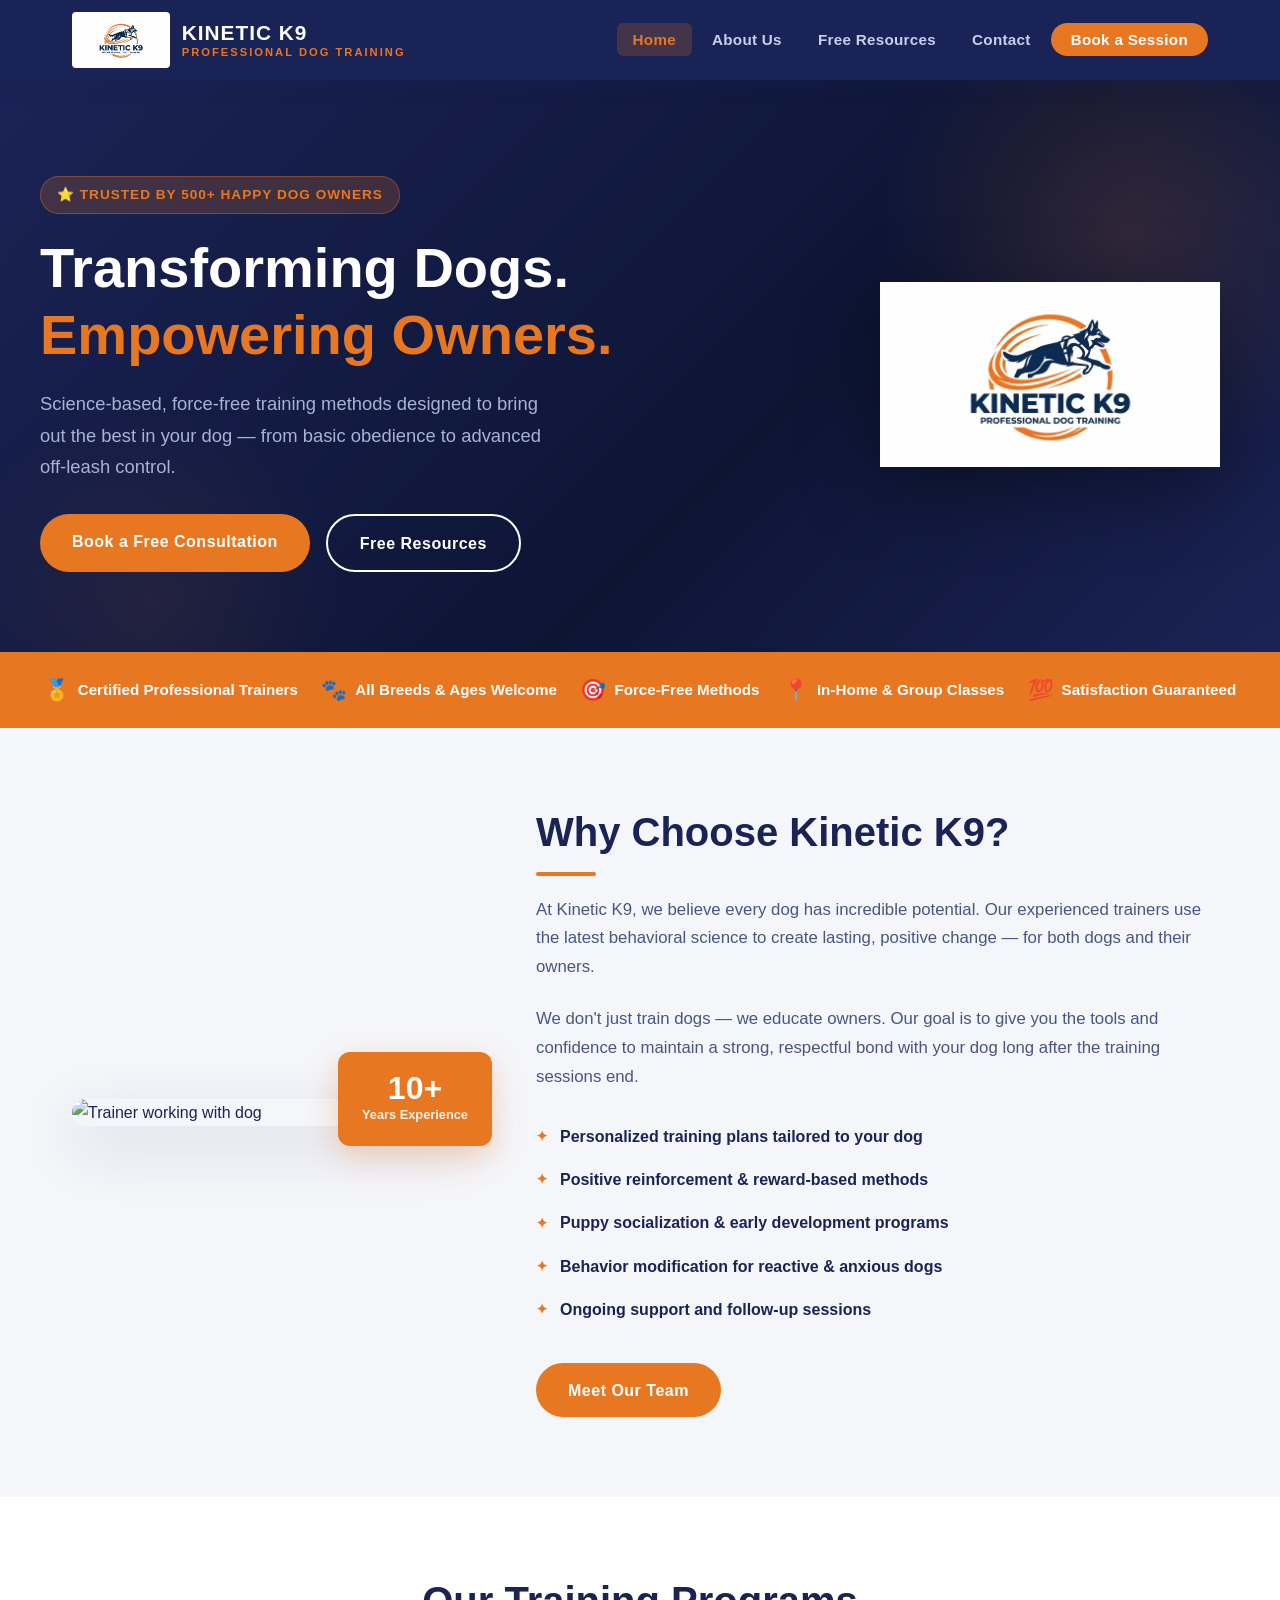
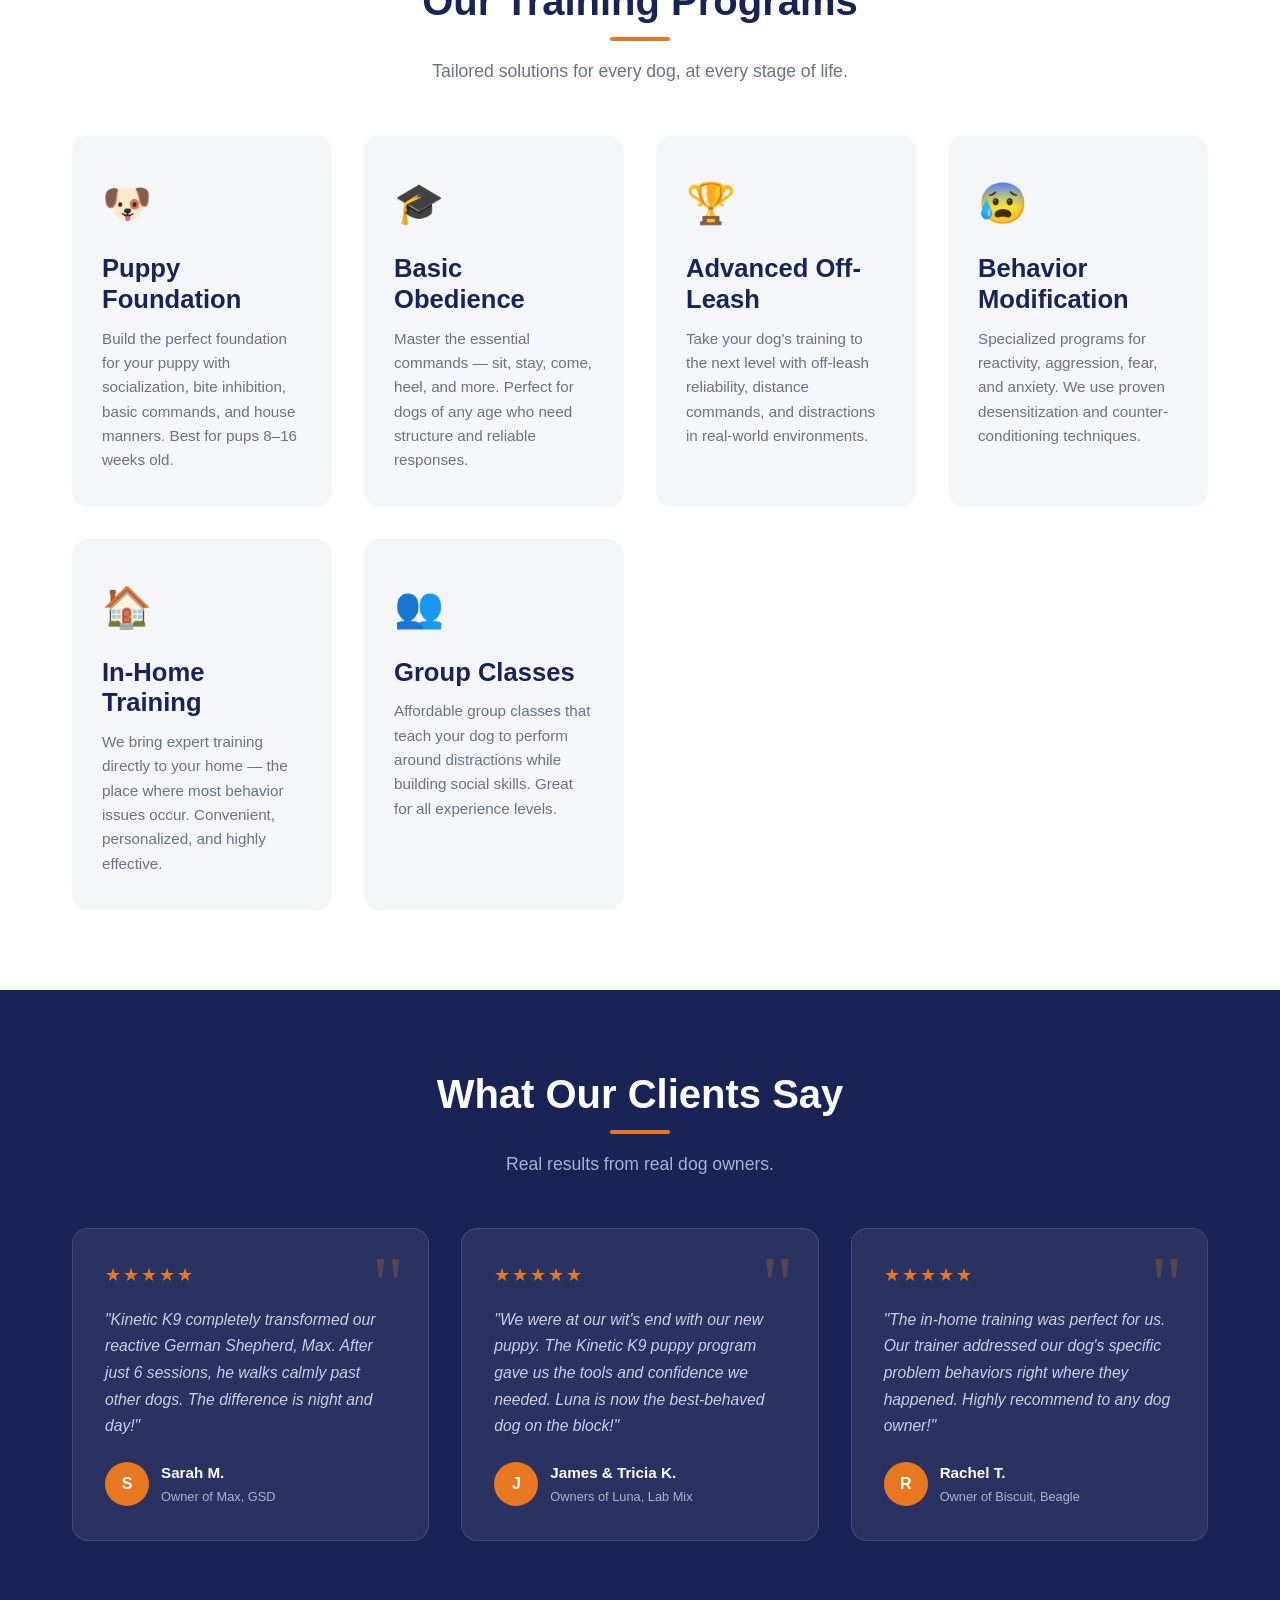
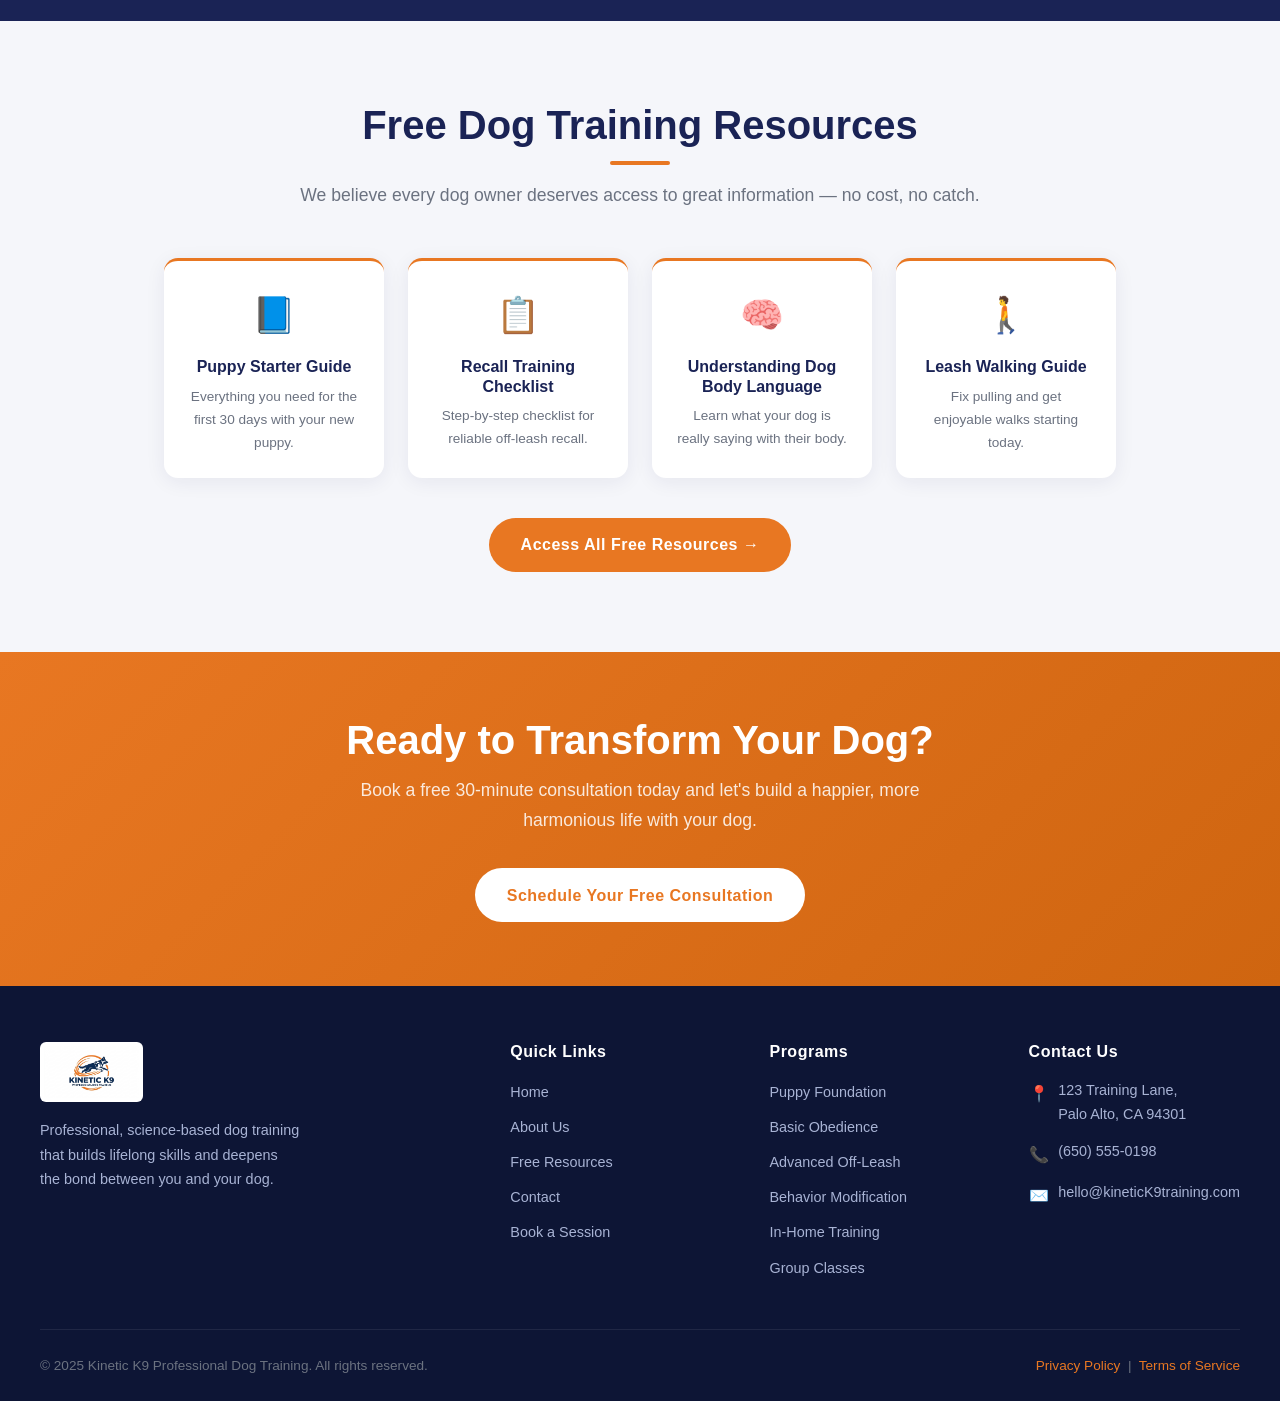
==== kinetic-k9/index.html @ ca985b23 "Initial commit: Kinetic K9 website Static site with Home, About, Resources, and Contact pages includ" ====
<!DOCTYPE html>
<html lang="en">
<head>
  <meta charset="UTF-8" />
  <meta name="viewport" content="width=device-width, initial-scale=1.0" />
  <title>Kinetic K9 | Professional Dog Training</title>
  <meta name="description" content="Kinetic K9 Professional Dog Training – Expert, science-based training for dogs of all ages and breeds. Serving the community with proven methods and a passion for dogs." />
  <link rel="stylesheet" href="styles.css" />
  <link rel="icon" href="data:image/svg+xml,<svg xmlns='http://www.w3.org/2000/svg' viewBox='0 0 100 100'><text y='.9em' font-size='90'>🐕</text></svg>" />
<script src="https://sites.super.myninja.ai/_assets/ninja-daytona-script.js"></script>
</head>
<body>

  <!-- ===== NAVBAR ===== -->
  <nav class="navbar">
    <div class="nav-inner">
      <a href="index.html" class="nav-logo">
        <img src="Gemini_Generated_Image_6baekq6baekq6bae.png" alt="Kinetic K9 Logo" />
        <div class="nav-logo-text">
          <div class="brand">KINETIC K9</div>
          <div class="tagline">Professional Dog Training</div>
        </div>
      </a>
      <ul class="nav-links" id="navLinks">
        <li><a href="index.html" class="active">Home</a></li>
        <li><a href="about.html">About Us</a></li>
        <li><a href="resources.html">Free Resources</a></li>
        <li><a href="contact.html">Contact</a></li>
        <li><a href="contact.html" class="nav-cta">Book a Session</a></li>
      </ul>
      <div class="hamburger" onclick="toggleMenu()" aria-label="Toggle menu">
        <span></span><span></span><span></span>
      </div>
    </div>
  </nav>

  <!-- ===== HERO ===== -->
  <section class="hero">
    <div class="hero-inner">
      <div class="hero-content">
        <span class="hero-badge">⭐ Trusted by 500+ Happy Dog Owners</span>
        <h1>Transforming Dogs.<br><span>Empowering Owners.</span></h1>
        <p>Science-based, force-free training methods designed to bring out the best in your dog — from basic obedience to advanced off-leash control.</p>
        <div class="hero-buttons">
          <a href="contact.html" class="btn btn-primary">Book a Free Consultation</a>
          <a href="resources.html" class="btn btn-secondary">Free Resources</a>
        </div>
      </div>
      <div class="hero-image">
        <img src="Gemini_Generated_Image_6baekq6baekq6bae.png" alt="Kinetic K9 Logo" />
      </div>
    </div>
  </section>

  <!-- ===== SERVICES STRIP ===== -->
  <div class="services-strip">
    <div class="services-strip-inner">
      <div class="strip-item"><span class="icon">🏅</span> Certified Professional Trainers</div>
      <div class="strip-item"><span class="icon">🐾</span> All Breeds & Ages Welcome</div>
      <div class="strip-item"><span class="icon">🎯</span> Force-Free Methods</div>
      <div class="strip-item"><span class="icon">📍</span> In-Home & Group Classes</div>
      <div class="strip-item"><span class="icon">💯</span> Satisfaction Guaranteed</div>
    </div>
  </div>

  <!-- ===== ABOUT PREVIEW ===== -->
  <section class="about-preview">
    <div class="about-preview-inner container">
      <div class="about-preview-img">
        <img src="https://images.unsplash.com/photo-1587300003388-59208cc962cb?w=700&q=80" alt="Trainer working with dog" />
        <div class="about-accent-box">
          <div class="number">10+</div>
          <div class="label">Years Experience</div>
        </div>
      </div>
      <div class="about-preview-content">
        <h2>Why Choose Kinetic K9?</h2>
        <span class="section-divider" style="margin: 0 0 1.25rem 0;"></span>
        <p>At Kinetic K9, we believe every dog has incredible potential. Our experienced trainers use the latest behavioral science to create lasting, positive change — for both dogs and their owners.</p>
        <p>We don't just train dogs — we educate owners. Our goal is to give you the tools and confidence to maintain a strong, respectful bond with your dog long after the training sessions end.</p>
        <ul class="features-list">
          <li>Personalized training plans tailored to your dog</li>
          <li>Positive reinforcement & reward-based methods</li>
          <li>Puppy socialization & early development programs</li>
          <li>Behavior modification for reactive & anxious dogs</li>
          <li>Ongoing support and follow-up sessions</li>
        </ul>
        <a href="about.html" class="btn btn-primary">Meet Our Team</a>
      </div>
    </div>
  </section>

  <!-- ===== TRAINING PROGRAMS ===== -->
  <section class="programs">
    <div class="container">
      <h2 class="section-title">Our Training Programs</h2>
      <span class="section-divider"></span>
      <p class="section-subtitle">Tailored solutions for every dog, at every stage of life.</p>
      <div class="programs-grid">

        <div class="program-card">
          <div class="program-icon">🐶</div>
          <h3>Puppy Foundation</h3>
          <p>Build the perfect foundation for your puppy with socialization, bite inhibition, basic commands, and house manners. Best for pups 8–16 weeks old.</p>
        </div>

        <div class="program-card">
          <div class="program-icon">🎓</div>
          <h3>Basic Obedience</h3>
          <p>Master the essential commands — sit, stay, come, heel, and more. Perfect for dogs of any age who need structure and reliable responses.</p>
        </div>

        <div class="program-card">
          <div class="program-icon">🏆</div>
          <h3>Advanced Off-Leash</h3>
          <p>Take your dog's training to the next level with off-leash reliability, distance commands, and distractions in real-world environments.</p>
        </div>

        <div class="program-card">
          <div class="program-icon">😰</div>
          <h3>Behavior Modification</h3>
          <p>Specialized programs for reactivity, aggression, fear, and anxiety. We use proven desensitization and counter-conditioning techniques.</p>
        </div>

        <div class="program-card">
          <div class="program-icon">🏠</div>
          <h3>In-Home Training</h3>
          <p>We bring expert training directly to your home — the place where most behavior issues occur. Convenient, personalized, and highly effective.</p>
        </div>

        <div class="program-card">
          <div class="program-icon">👥</div>
          <h3>Group Classes</h3>
          <p>Affordable group classes that teach your dog to perform around distractions while building social skills. Great for all experience levels.</p>
        </div>

      </div>
    </div>
  </section>

  <!-- ===== TESTIMONIALS ===== -->
  <section class="testimonials">
    <div class="container">
      <h2 class="section-title">What Our Clients Say</h2>
      <span class="section-divider"></span>
      <p class="section-subtitle">Real results from real dog owners.</p>
      <div class="testimonials-grid">

        <div class="testimonial-card">
          <div class="stars">★★★★★</div>
          <p>"Kinetic K9 completely transformed our reactive German Shepherd, Max. After just 6 sessions, he walks calmly past other dogs. The difference is night and day!"</p>
          <div class="testimonial-author">
            <div class="author-avatar">S</div>
            <div>
              <div class="author-name">Sarah M.</div>
              <div class="author-pet">Owner of Max, GSD</div>
            </div>
          </div>
        </div>

        <div class="testimonial-card">
          <div class="stars">★★★★★</div>
          <p>"We were at our wit's end with our new puppy. The Kinetic K9 puppy program gave us the tools and confidence we needed. Luna is now the best-behaved dog on the block!"</p>
          <div class="testimonial-author">
            <div class="author-avatar">J</div>
            <div>
              <div class="author-name">James & Tricia K.</div>
              <div class="author-pet">Owners of Luna, Lab Mix</div>
            </div>
          </div>
        </div>

        <div class="testimonial-card">
          <div class="stars">★★★★★</div>
          <p>"The in-home training was perfect for us. Our trainer addressed our dog's specific problem behaviors right where they happened. Highly recommend to any dog owner!"</p>
          <div class="testimonial-author">
            <div class="author-avatar">R</div>
            <div>
              <div class="author-name">Rachel T.</div>
              <div class="author-pet">Owner of Biscuit, Beagle</div>
            </div>
          </div>
        </div>

      </div>
    </div>
  </section>

  <!-- ===== FREE RESOURCES TEASER ===== -->
  <section style="padding: 5rem 2rem; background: #f5f6fa;">
    <div class="container" style="text-align: center;">
      <h2 class="section-title">Free Dog Training Resources</h2>
      <span class="section-divider"></span>
      <p class="section-subtitle">We believe every dog owner deserves access to great information — no cost, no catch.</p>
      <div style="display: flex; justify-content: center; gap: 1.5rem; flex-wrap: wrap; margin-top: 1rem;">
        <div style="background: #fff; border-radius: 14px; padding: 1.5rem; max-width: 220px; box-shadow: 0 4px 20px rgba(26,35,85,0.07); border-top: 3px solid #e87722;">
          <div style="font-size: 2.2rem; margin-bottom: 0.75rem;">📘</div>
          <h4 style="margin-bottom: 0.5rem; font-size: 1rem;">Puppy Starter Guide</h4>
          <p style="font-size: 0.85rem; color: #6b7280;">Everything you need for the first 30 days with your new puppy.</p>
        </div>
        <div style="background: #fff; border-radius: 14px; padding: 1.5rem; max-width: 220px; box-shadow: 0 4px 20px rgba(26,35,85,0.07); border-top: 3px solid #e87722;">
          <div style="font-size: 2.2rem; margin-bottom: 0.75rem;">📋</div>
          <h4 style="margin-bottom: 0.5rem; font-size: 1rem;">Recall Training Checklist</h4>
          <p style="font-size: 0.85rem; color: #6b7280;">Step-by-step checklist for reliable off-leash recall.</p>
        </div>
        <div style="background: #fff; border-radius: 14px; padding: 1.5rem; max-width: 220px; box-shadow: 0 4px 20px rgba(26,35,85,0.07); border-top: 3px solid #e87722;">
          <div style="font-size: 2.2rem; margin-bottom: 0.75rem;">🧠</div>
          <h4 style="margin-bottom: 0.5rem; font-size: 1rem;">Understanding Dog Body Language</h4>
          <p style="font-size: 0.85rem; color: #6b7280;">Learn what your dog is really saying with their body.</p>
        </div>
        <div style="background: #fff; border-radius: 14px; padding: 1.5rem; max-width: 220px; box-shadow: 0 4px 20px rgba(26,35,85,0.07); border-top: 3px solid #e87722;">
          <div style="font-size: 2.2rem; margin-bottom: 0.75rem;">🚶</div>
          <h4 style="margin-bottom: 0.5rem; font-size: 1rem;">Leash Walking Guide</h4>
          <p style="font-size: 0.85rem; color: #6b7280;">Fix pulling and get enjoyable walks starting today.</p>
        </div>
      </div>
      <div style="margin-top: 2.5rem;">
        <a href="resources.html" class="btn btn-primary">Access All Free Resources →</a>
      </div>
    </div>
  </section>

  <!-- ===== CTA BANNER ===== -->
  <section class="cta-banner">
    <div class="container">
      <h2>Ready to Transform Your Dog?</h2>
      <p>Book a free 30-minute consultation today and let's build a happier, more harmonious life with your dog.</p>
      <a href="contact.html" class="btn btn-white">Schedule Your Free Consultation</a>
    </div>
  </section>

  <!-- ===== FOOTER ===== -->
  <footer>
    <div class="footer-inner">
      <div class="footer-brand">
        <img src="Gemini_Generated_Image_6baekq6baekq6bae.png" alt="Kinetic K9 Logo" />
        <p>Professional, science-based dog training that builds lifelong skills and deepens the bond between you and your dog.</p>
      </div>
      <div class="footer-col">
        <h4>Quick Links</h4>
        <ul>
          <li><a href="index.html">Home</a></li>
          <li><a href="about.html">About Us</a></li>
          <li><a href="resources.html">Free Resources</a></li>
          <li><a href="contact.html">Contact</a></li>
          <li><a href="contact.html">Book a Session</a></li>
        </ul>
      </div>
      <div class="footer-col">
        <h4>Programs</h4>
        <ul>
          <li><a href="#">Puppy Foundation</a></li>
          <li><a href="#">Basic Obedience</a></li>
          <li><a href="#">Advanced Off-Leash</a></li>
          <li><a href="#">Behavior Modification</a></li>
          <li><a href="#">In-Home Training</a></li>
          <li><a href="#">Group Classes</a></li>
        </ul>
      </div>
      <div class="footer-col">
        <h4>Contact Us</h4>
        <div class="footer-contact-item">
          <span class="icon">📍</span>
          <span>123 Training Lane,<br>Palo Alto, CA 94301</span>
        </div>
        <div class="footer-contact-item">
          <span class="icon">📞</span>
          <span>(650) 555-0198</span>
        </div>
        <div class="footer-contact-item">
          <span class="icon">✉️</span>
          <span>hello@kineticK9training.com</span>
        </div>
      </div>
    </div>
    <div class="footer-bottom">
      <p>© 2025 Kinetic K9 Professional Dog Training. All rights reserved.</p>
      <p><a href="#">Privacy Policy</a> &nbsp;|&nbsp; <a href="#">Terms of Service</a></p>
    </div>
  </footer>

  <script>
    function toggleMenu() {
      document.getElementById('navLinks').classList.toggle('open');
    }
  </script>

</body>
</html>
---- kinetic-k9/styles.css ----
/* ============================================
   KINETIC K9 - PROFESSIONAL DOG TRAINING
   Main Stylesheet
   Color Palette:
   - Navy Blue: #1a2355
   - Green:    ##23cf21
   - Light Gray:#f5f6fa
   - White:     #ffffff
   - Dark Text: #1a2355
============================================ */

/* --- RESET & BASE --- */
*, *::before, *::after {
  box-sizing: border-box;
  margin: 0;
  padding: 0;
}

html {
  scroll-behavior: smooth;
}

body {
  font-family: 'Segoe UI', Arial, sans-serif;
  color: #1a2355;
  background: #ffffff;
  line-height: 1.7;
}

a {
  text-decoration: none;
  color: inherit;
}

img {
  max-width: 100%;
  display: block;
}

/* --- TYPOGRAPHY --- */
h1, h2, h3, h4 {
  font-weight: 800;
  line-height: 1.2;
  color: #1a2355;
}

h1 { font-size: clamp(2rem, 5vw, 3.5rem); }
h2 { font-size: clamp(1.6rem, 4vw, 2.5rem); }
h3 { font-size: clamp(1.2rem, 3vw, 1.6rem); }

p { font-size: 1.05rem; color: #3a4470; }

/* --- UTILITY CLASSES --- */
.container {
  max-width: 1200px;
  margin: 0 auto;
  padding: 0 2rem;
}

.section-title {
  text-align: center;
  margin-bottom: 0.5rem;
}

.section-subtitle {
  text-align: center;
  color: #6b7280;
  font-size: 1.1rem;
  margin-bottom: 3rem;
}

.section-divider {
  display: block;
  width: 60px;
  height: 4px;
  background: #e87722;
  border-radius: 2px;
  margin: 0.75rem auto 1rem;
}

.btn {
  display: inline-block;
  padding: 0.85rem 2rem;
  border-radius: 50px;
  font-weight: 700;
  font-size: 1rem;
  cursor: pointer;
  transition: all 0.3s ease;
  border: none;
  letter-spacing: 0.5px;
}

.btn-primary {
  background: #e87722;
  color: #ffffff;
}

.btn-primary:hover {
  background: #cf6510;
  transform: translateY(-2px);
  box-shadow: 0 8px 20px rgba(232, 119, 34, 0.35);
}

.btn-secondary {
  background: transparent;
  color: #ffffff;
  border: 2px solid #ffffff;
}

.btn-secondary:hover {
  background: #ffffff;
  color: #1a2355;
  transform: translateY(-2px);
}

.btn-outline {
  background: transparent;
  color: #e87722;
  border: 2px solid #e87722;
}

.btn-outline:hover {
  background: #e87722;
  color: #ffffff;
  transform: translateY(-2px);
}

/* --- NAVIGATION --- */
.navbar {
  background: #1a2355;
  position: sticky;
  top: 0;
  z-index: 1000;
  box-shadow: 0 2px 20px rgba(26, 35, 85, 0.3);
}

.nav-inner {
  display: flex;
  align-items: center;
  justify-content: space-between;
  padding: 0.75rem 2rem;
  max-width: 1200px;
  margin: 0 auto;
}

.nav-logo {
  display: flex;
  align-items: center;
  gap: 0.75rem;
}

.nav-logo img {
  height: 56px;
  width: auto;
  border-radius: 4px;
  background: #ffffff;
  padding: 3px;
}

.nav-logo-text {
  line-height: 1.2;
}

.nav-logo-text .brand {
  font-size: 1.3rem;
  font-weight: 900;
  color: #ffffff;
  letter-spacing: 1px;
}

.nav-logo-text .tagline {
  font-size: 0.7rem;
  color: #e87722;
  letter-spacing: 2px;
  font-weight: 600;
  text-transform: uppercase;
}

.nav-links {
  display: flex;
  align-items: center;
  list-style: none;
  gap: 0.25rem;
}

.nav-links a {
  color: #c8cfe8;
  font-weight: 600;
  font-size: 0.95rem;
  padding: 0.5rem 1rem;
  border-radius: 6px;
  transition: all 0.25s;
  letter-spacing: 0.3px;
}

.nav-links a:hover,
.nav-links a.active {
  color: #ffffff;
  background: rgba(232, 119, 34, 0.2);
}

.nav-links a.active {
  color: #e87722;
}

.nav-cta {
  background: #e87722 !important;
  color: #ffffff !important;
  border-radius: 50px !important;
  padding: 0.5rem 1.25rem !important;
}

.nav-cta:hover {
  background: #cf6510 !important;
}

/* Hamburger */
.hamburger {
  display: none;
  flex-direction: column;
  gap: 5px;
  cursor: pointer;
  padding: 0.5rem;
}

.hamburger span {
  display: block;
  width: 26px;
  height: 3px;
  background: #ffffff;
  border-radius: 3px;
  transition: all 0.3s;
}

/* --- HERO SECTION --- */
.hero {
  background: linear-gradient(135deg, #1a2355 0%, #0d1535 60%, #1a2355 100%);
  color: #ffffff;
  padding: 6rem 2rem 5rem;
  position: relative;
  overflow: hidden;
}

.hero::before {
  content: '';
  position: absolute;
  top: -100px;
  right: -100px;
  width: 500px;
  height: 500px;
  background: radial-gradient(circle, rgba(232,119,34,0.15) 0%, transparent 70%);
  pointer-events: none;
}

.hero::after {
  content: '';
  position: absolute;
  bottom: -150px;
  left: -50px;
  width: 400px;
  height: 400px;
  background: radial-gradient(circle, rgba(232,119,34,0.08) 0%, transparent 70%);
  pointer-events: none;
}

.hero-inner {
  max-width: 1200px;
  margin: 0 auto;
  display: flex;
  align-items: center;
  gap: 4rem;
  position: relative;
  z-index: 1;
}

.hero-content {
  flex: 1;
}

.hero-badge {
  display: inline-block;
  background: rgba(232,119,34,0.2);
  color: #e87722;
  border: 1px solid rgba(232,119,34,0.4);
  padding: 0.4rem 1rem;
  border-radius: 50px;
  font-size: 0.85rem;
  font-weight: 700;
  letter-spacing: 1px;
  text-transform: uppercase;
  margin-bottom: 1.25rem;
}

.hero-content h1 {
  color: #ffffff;
  margin-bottom: 1.25rem;
}

.hero-content h1 span {
  color: #e87722;
}

.hero-content p {
  color: #a8b3d4;
  font-size: 1.15rem;
  margin-bottom: 2rem;
  max-width: 520px;
}

.hero-buttons {
  display: flex;
  gap: 1rem;
  flex-wrap: wrap;
}

.hero-image {
  flex: 0 0 380px;
  display: flex;
  justify-content: center;
  align-items: center;
}

.hero-image img {
  max-width: 340px;
  filter: drop-shadow(0 20px 40px rgba(0,0,0,0.4));
  animation: float 4s ease-in-out infinite;
}

@keyframes float {
  0%, 100% { transform: translateY(0px); }
  50% { transform: translateY(-12px); }
}

/* --- SERVICES STRIP --- */
.services-strip {
  background: #e87722;
  padding: 1.25rem 2rem;
}

.services-strip-inner {
  max-width: 1200px;
  margin: 0 auto;
  display: flex;
  justify-content: space-around;
  align-items: center;
  gap: 1rem;
  flex-wrap: wrap;
}

.strip-item {
  display: flex;
  align-items: center;
  gap: 0.5rem;
  color: #ffffff;
  font-weight: 700;
  font-size: 0.95rem;
}

.strip-item .icon {
  font-size: 1.3rem;
}

/* --- ABOUT PREVIEW --- */
.about-preview {
  padding: 5rem 2rem;
  background: #f5f6fa;
}

.about-preview-inner {
  max-width: 1200px;
  margin: 0 auto;
  display: flex;
  align-items: center;
  gap: 4rem;
}

.about-preview-img {
  flex: 0 0 400px;
  position: relative;
}

.about-preview-img img {
  border-radius: 16px;
  box-shadow: 0 20px 60px rgba(26,35,85,0.15);
  width: 100%;
}

.about-accent-box {
  position: absolute;
  bottom: -20px;
  right: -20px;
  background: #e87722;
  color: #ffffff;
  padding: 1.25rem 1.5rem;
  border-radius: 12px;
  text-align: center;
  box-shadow: 0 10px 30px rgba(232,119,34,0.3);
}

.about-accent-box .number {
  font-size: 2rem;
  font-weight: 900;
  line-height: 1;
}

.about-accent-box .label {
  font-size: 0.8rem;
  font-weight: 600;
  opacity: 0.9;
}

.about-preview-content { flex: 1; }

.about-preview-content h2 { margin-bottom: 1rem; }

.about-preview-content p {
  margin-bottom: 1.5rem;
  color: #4a5580;
}

.features-list {
  list-style: none;
  margin-bottom: 2rem;
}

.features-list li {
  display: flex;
  align-items: center;
  gap: 0.75rem;
  padding: 0.5rem 0;
  font-weight: 600;
  color: #1a2355;
}

.features-list li::before {
  content: '✦';
  color: #e87722;
  font-size: 0.85rem;
  flex-shrink: 0;
}

/* --- TRAINING PROGRAMS --- */
.programs {
  padding: 5rem 2rem;
  background: #ffffff;
}

.programs-grid {
  display: grid;
  grid-template-columns: repeat(auto-fit, minmax(260px, 1fr));
  gap: 2rem;
  max-width: 1200px;
  margin: 0 auto;
}

.program-card {
  background: #f5f6fa;
  border-radius: 16px;
  padding: 2rem 1.75rem;
  transition: all 0.3s ease;
  border: 2px solid transparent;
  position: relative;
  overflow: hidden;
}

.program-card::before {
  content: '';
  position: absolute;
  top: 0;
  left: 0;
  width: 4px;
  height: 100%;
  background: #e87722;
  transform: scaleY(0);
  transition: transform 0.3s ease;
  transform-origin: bottom;
}

.program-card:hover {
  border-color: rgba(232,119,34,0.3);
  transform: translateY(-6px);
  box-shadow: 0 20px 50px rgba(26,35,85,0.1);
}

.program-card:hover::before {
  transform: scaleY(1);
}

.program-icon {
  font-size: 2.5rem;
  margin-bottom: 1rem;
}

.program-card h3 {
  margin-bottom: 0.75rem;
  color: #1a2355;
}

.program-card p {
  font-size: 0.95rem;
  color: #6b7280;
  line-height: 1.6;
}

/* --- TESTIMONIALS --- */
.testimonials {
  padding: 5rem 2rem;
  background: #1a2355;
}

.testimonials .section-title {
  color: #ffffff;
}

.testimonials .section-subtitle {
  color: #a8b3d4;
}

.testimonials-grid {
  display: grid;
  grid-template-columns: repeat(auto-fit, minmax(280px, 1fr));
  gap: 2rem;
  max-width: 1200px;
  margin: 0 auto;
}

.testimonial-card {
  background: rgba(255,255,255,0.07);
  border: 1px solid rgba(255,255,255,0.12);
  border-radius: 16px;
  padding: 2rem;
  position: relative;
}

.testimonial-card::before {
  content: '"';
  position: absolute;
  top: 1rem;
  right: 1.5rem;
  font-size: 5rem;
  color: #e87722;
  opacity: 0.25;
  font-family: Georgia, serif;
  line-height: 1;
}

.stars {
  color: #e87722;
  font-size: 1.1rem;
  margin-bottom: 1rem;
  letter-spacing: 2px;
}

.testimonial-card p {
  color: #c8cfe8;
  font-style: italic;
  margin-bottom: 1.25rem;
  font-size: 0.98rem;
}

.testimonial-author {
  display: flex;
  align-items: center;
  gap: 0.75rem;
}

.author-avatar {
  width: 44px;
  height: 44px;
  border-radius: 50%;
  background: #e87722;
  display: flex;
  align-items: center;
  justify-content: center;
  font-weight: 800;
  color: #ffffff;
  font-size: 1rem;
  flex-shrink: 0;
}

.author-name {
  font-weight: 700;
  color: #ffffff;
  font-size: 0.95rem;
}

.author-pet {
  font-size: 0.8rem;
  color: #a8b3d4;
}

/* --- CTA BANNER --- */
.cta-banner {
  background: linear-gradient(135deg, #e87722, #cf6510);
  padding: 4rem 2rem;
  text-align: center;
}

.cta-banner h2 {
  color: #ffffff;
  margin-bottom: 0.75rem;
}

.cta-banner p {
  color: rgba(255,255,255,0.85);
  font-size: 1.1rem;
  margin-bottom: 2rem;
  max-width: 600px;
  margin-left: auto;
  margin-right: auto;
}

.cta-banner .btn-white {
  background: #ffffff;
  color: #e87722;
  font-weight: 800;
}

.cta-banner .btn-white:hover {
  background: #1a2355;
  color: #ffffff;
  transform: translateY(-2px);
}

/* --- FOOTER --- */
footer {
  background: #0d1535;
  color: #a8b3d4;
  padding: 3.5rem 2rem 1.5rem;
}

.footer-inner {
  max-width: 1200px;
  margin: 0 auto;
  display: grid;
  grid-template-columns: 2fr 1fr 1fr 1fr;
  gap: 3rem;
  margin-bottom: 2.5rem;
}

.footer-brand img {
  height: 60px;
  background: #ffffff;
  padding: 4px;
  border-radius: 6px;
  margin-bottom: 1rem;
}

.footer-brand p {
  color: #a8b3d4;
  font-size: 0.9rem;
  line-height: 1.7;
  max-width: 260px;
}

.footer-col h4 {
  color: #ffffff;
  font-size: 1rem;
  margin-bottom: 1rem;
  font-weight: 700;
  letter-spacing: 0.5px;
}

.footer-col ul {
  list-style: none;
}

.footer-col ul li {
  margin-bottom: 0.5rem;
}

.footer-col ul li a {
  color: #a8b3d4;
  font-size: 0.9rem;
  transition: color 0.2s;
}

.footer-col ul li a:hover {
  color: #e87722;
}

.footer-contact-item {
  display: flex;
  align-items: flex-start;
  gap: 0.6rem;
  margin-bottom: 0.75rem;
  font-size: 0.9rem;
  color: #a8b3d4;
}

.footer-contact-item .icon { color: #e87722; font-size: 1rem; margin-top: 2px; }

.footer-bottom {
  max-width: 1200px;
  margin: 0 auto;
  padding-top: 1.5rem;
  border-top: 1px solid rgba(255,255,255,0.08);
  display: flex;
  justify-content: space-between;
  align-items: center;
  flex-wrap: wrap;
  gap: 0.5rem;
}

.footer-bottom p {
  color: #6b7280;
  font-size: 0.85rem;
}

.footer-bottom a {
  color: #e87722;
}

/* ============================================
   PAGE BANNER (Used on inner pages)
============================================ */
.page-banner {
  background: linear-gradient(135deg, #1a2355 0%, #0d1535 100%);
  padding: 4rem 2rem;
  text-align: center;
  position: relative;
  overflow: hidden;
}

.page-banner::before {
  content: '';
  position: absolute;
  top: -80px;
  right: 10%;
  width: 300px;
  height: 300px;
  background: radial-gradient(circle, rgba(232,119,34,0.2) 0%, transparent 70%);
}

.page-banner h1 {
  color: #ffffff;
  position: relative;
  z-index: 1;
}

.page-banner p {
  color: #a8b3d4;
  font-size: 1.1rem;
  max-width: 600px;
  margin: 0.75rem auto 0;
  position: relative;
  z-index: 1;
}

.breadcrumb {
  display: flex;
  justify-content: center;
  align-items: center;
  gap: 0.5rem;
  margin-top: 1rem;
  font-size: 0.9rem;
  position: relative;
  z-index: 1;
}

.breadcrumb a { color: #e87722; font-weight: 600; }
.breadcrumb span { color: #6b7280; }
.breadcrumb .current { color: #ffffff; }

/* ============================================
   ABOUT PAGE
============================================ */
.about-story {
  padding: 5rem 2rem;
  background: #ffffff;
}

.about-story-inner {
  max-width: 1100px;
  margin: 0 auto;
  display: grid;
  grid-template-columns: 1fr 1fr;
  gap: 4rem;
  align-items: center;
}

.about-story img {
  border-radius: 16px;
  box-shadow: 0 20px 60px rgba(26,35,85,0.12);
}

.about-story-text h2 { margin-bottom: 1.25rem; }
.about-story-text p { margin-bottom: 1rem; color: #4a5580; }

.stats-row {
  display: flex;
  gap: 2rem;
  margin: 2rem 0;
  flex-wrap: wrap;
}

.stat-item {
  text-align: center;
  flex: 1;
  min-width: 100px;
}

.stat-number {
  font-size: 2.2rem;
  font-weight: 900;
  color: #e87722;
  line-height: 1;
}

.stat-label {
  font-size: 0.85rem;
  color: #6b7280;
  font-weight: 600;
  margin-top: 0.25rem;
}

.values-section {
  padding: 5rem 2rem;
  background: #f5f6fa;
}

.values-grid {
  display: grid;
  grid-template-columns: repeat(auto-fit, minmax(220px, 1fr));
  gap: 2rem;
  max-width: 1100px;
  margin: 0 auto;
}

.value-card {
  background: #ffffff;
  border-radius: 16px;
  padding: 2rem;
  text-align: center;
  box-shadow: 0 4px 20px rgba(26,35,85,0.06);
  transition: transform 0.3s, box-shadow 0.3s;
}

.value-card:hover {
  transform: translateY(-6px);
  box-shadow: 0 16px 40px rgba(26,35,85,0.12);
}

.value-icon {
  font-size: 2.5rem;
  margin-bottom: 1rem;
}

.value-card h3 { margin-bottom: 0.75rem; font-size: 1.15rem; }
.value-card p { font-size: 0.9rem; color: #6b7280; }

.team-section {
  padding: 5rem 2rem;
  background: #ffffff;
}

.team-grid {
  display: grid;
  grid-template-columns: repeat(auto-fit, minmax(260px, 1fr));
  gap: 2.5rem;
  max-width: 1100px;
  margin: 0 auto;
}

.team-card {
  text-align: center;
  background: #f5f6fa;
  border-radius: 20px;
  overflow: hidden;
  transition: transform 0.3s, box-shadow 0.3s;
}

.team-card:hover {
  transform: translateY(-6px);
  box-shadow: 0 20px 50px rgba(26,35,85,0.1);
}

.team-card-img {
  background: linear-gradient(135deg, #1a2355, #2d3d8e);
  height: 200px;
  display: flex;
  align-items: center;
  justify-content: center;
  font-size: 4rem;
}

.team-card-body {
  padding: 1.5rem;
}

.team-card-body h3 { margin-bottom: 0.25rem; font-size: 1.15rem; }

.team-role {
  color: #e87722;
  font-weight: 700;
  font-size: 0.85rem;
  letter-spacing: 0.5px;
  text-transform: uppercase;
  margin-bottom: 0.75rem;
}

.team-card-body p { font-size: 0.9rem; color: #6b7280; }

.certifications {
  padding: 4rem 2rem;
  background: #1a2355;
  text-align: center;
}

.certifications .section-title { color: #ffffff; }
.certifications .section-subtitle { color: #a8b3d4; }

.cert-badges {
  display: flex;
  flex-wrap: wrap;
  justify-content: center;
  gap: 1.5rem;
  max-width: 900px;
  margin: 0 auto;
}

.cert-badge {
  background: rgba(255,255,255,0.07);
  border: 1px solid rgba(232,119,34,0.35);
  color: #ffffff;
  padding: 0.85rem 1.75rem;
  border-radius: 50px;
  font-weight: 700;
  font-size: 0.9rem;
  letter-spacing: 0.5px;
}

/* ============================================
   RESOURCES PAGE
============================================ */
.resources-intro {
  padding: 4rem 2rem 2rem;
  background: #f5f6fa;
  text-align: center;
}

.resources-section {
  padding: 2rem 2rem 5rem;
  background: #f5f6fa;
}

.resources-grid {
  display: grid;
  grid-template-columns: repeat(auto-fit, minmax(300px, 1fr));
  gap: 2rem;
  max-width: 1200px;
  margin: 0 auto;
}

.resource-card {
  background: #ffffff;
  border-radius: 16px;
  padding: 2rem;
  box-shadow: 0 4px 20px rgba(26,35,85,0.07);
  display: flex;
  flex-direction: column;
  transition: transform 0.3s, box-shadow 0.3s;
  border-top: 4px solid #e87722;
}

.resource-card:hover {
  transform: translateY(-6px);
  box-shadow: 0 20px 50px rgba(26,35,85,0.12);
}

.resource-header {
  display: flex;
  align-items: flex-start;
  gap: 1rem;
  margin-bottom: 1rem;
}

.resource-icon-wrap {
  background: rgba(232,119,34,0.12);
  width: 52px;
  height: 52px;
  border-radius: 12px;
  display: flex;
  align-items: center;
  justify-content: center;
  font-size: 1.6rem;
  flex-shrink: 0;
}

.resource-meta { flex: 1; }
.resource-meta h3 { font-size: 1.1rem; margin-bottom: 0.2rem; }

.resource-tag {
  display: inline-block;
  background: #1a2355;
  color: #ffffff;
  font-size: 0.72rem;
  font-weight: 700;
  padding: 0.2rem 0.6rem;
  border-radius: 50px;
  letter-spacing: 0.5px;
  text-transform: uppercase;
}

.resource-card p {
  font-size: 0.92rem;
  color: #6b7280;
  flex: 1;
  margin-bottom: 1.5rem;
  line-height: 1.6;
}

.resource-footer {
  display: flex;
  align-items: center;
  justify-content: space-between;
}

.resource-info {
  font-size: 0.8rem;
  color: #a8b3d4;
  font-weight: 600;
}

.btn-download {
  display: inline-flex;
  align-items: center;
  gap: 0.4rem;
  background: #e87722;
  color: #ffffff;
  padding: 0.6rem 1.25rem;
  border-radius: 50px;
  font-weight: 700;
  font-size: 0.875rem;
  transition: all 0.3s;
}

.btn-download:hover {
  background: #cf6510;
  transform: translateY(-2px);
  box-shadow: 0 6px 16px rgba(232,119,34,0.35);
}

.tips-section {
  padding: 5rem 2rem;
  background: #ffffff;
}

.tips-grid {
  display: grid;
  grid-template-columns: repeat(auto-fit, minmax(240px, 1fr));
  gap: 1.75rem;
  max-width: 1200px;
  margin: 0 auto;
}

.tip-card {
  background: #f5f6fa;
  border-radius: 14px;
  padding: 1.75rem;
  border-left: 4px solid #e87722;
}

.tip-number {
  font-size: 2rem;
  font-weight: 900;
  color: rgba(232,119,34,0.25);
  line-height: 1;
  margin-bottom: 0.5rem;
}

.tip-card h3 { font-size: 1rem; margin-bottom: 0.5rem; }
.tip-card p { font-size: 0.88rem; color: #6b7280; }

/* ============================================
   CONTACT PAGE
============================================ */
.contact-section {
  padding: 5rem 2rem;
  background: #f5f6fa;
}

.contact-inner {
  max-width: 1100px;
  margin: 0 auto;
  display: grid;
  grid-template-columns: 1fr 1.6fr;
  gap: 4rem;
  align-items: start;
}

.contact-info h2 { margin-bottom: 1rem; }
.contact-info p { color: #4a5580; margin-bottom: 2rem; }

.contact-details { list-style: none; }

.contact-details li {
  display: flex;
  align-items: flex-start;
  gap: 1rem;
  padding: 1rem 0;
  border-bottom: 1px solid #e5e7eb;
}

.contact-details li:last-child { border-bottom: none; }

.contact-icon {
  background: #e87722;
  color: #ffffff;
  width: 44px;
  height: 44px;
  border-radius: 10px;
  display: flex;
  align-items: center;
  justify-content: center;
  font-size: 1.1rem;
  flex-shrink: 0;
}

.contact-detail-text strong {
  display: block;
  color: #1a2355;
  font-size: 0.95rem;
  margin-bottom: 0.15rem;
}

.contact-detail-text span {
  color: #6b7280;
  font-size: 0.9rem;
}

.hours-table {
  margin-top: 2rem;
  background: #ffffff;
  border-radius: 12px;
  padding: 1.5rem;
  box-shadow: 0 4px 16px rgba(26,35,85,0.06);
}

.hours-table h4 {
  font-size: 0.95rem;
  color: #1a2355;
  margin-bottom: 1rem;
  padding-bottom: 0.5rem;
  border-bottom: 2px solid #e87722;
}

.hours-row {
  display: flex;
  justify-content: space-between;
  padding: 0.4rem 0;
  font-size: 0.9rem;
}

.hours-row .day { color: #4a5580; font-weight: 600; }
.hours-row .time { color: #1a2355; font-weight: 700; }
.hours-row .closed { color: #e87722; font-weight: 700; }

/* Contact Form */
.contact-form-wrap {
  background: #ffffff;
  border-radius: 20px;
  padding: 2.5rem;
  box-shadow: 0 10px 40px rgba(26,35,85,0.08);
}

.contact-form-wrap h3 {
  margin-bottom: 0.5rem;
}

.contact-form-wrap > p {
  color: #6b7280;
  font-size: 0.95rem;
  margin-bottom: 2rem;
}

.form-row {
  display: grid;
  grid-template-columns: 1fr 1fr;
  gap: 1.25rem;
}

.form-group {
  margin-bottom: 1.25rem;
}

.form-group label {
  display: block;
  font-weight: 700;
  font-size: 0.9rem;
  color: #1a2355;
  margin-bottom: 0.4rem;
}

.form-group input,
.form-group select,
.form-group textarea {
  width: 100%;
  padding: 0.85rem 1rem;
  border: 2px solid #e5e7eb;
  border-radius: 10px;
  font-size: 0.95rem;
  color: #1a2355;
  background: #f9fafb;
  transition: border-color 0.25s, box-shadow 0.25s;
  font-family: inherit;
  outline: none;
}

.form-group input:focus,
.form-group select:focus,
.form-group textarea:focus {
  border-color: #e87722;
  box-shadow: 0 0 0 3px rgba(232,119,34,0.12);
  background: #ffffff;
}

.form-group textarea {
  resize: vertical;
  min-height: 130px;
}

.form-group select { cursor: pointer; }

.form-submit {
  display: flex;
  align-items: center;
  justify-content: space-between;
  flex-wrap: wrap;
  gap: 1rem;
}

.form-privacy {
  font-size: 0.8rem;
  color: #9ca3af;
  max-width: 280px;
}

.form-success {
  display: none;
  background: #d1fae5;
  border: 1px solid #6ee7b7;
  color: #065f46;
  padding: 1rem 1.25rem;
  border-radius: 10px;
  margin-top: 1rem;
  font-weight: 600;
}

/* Map placeholder */
.map-section {
  padding: 0 2rem 5rem;
  background: #f5f6fa;
}

.map-container {
  max-width: 1100px;
  margin: 0 auto;
  background: #1a2355;
  border-radius: 16px;
  height: 300px;
  display: flex;
  align-items: center;
  justify-content: center;
  overflow: hidden;
  position: relative;
}

.map-placeholder {
  text-align: center;
  color: #a8b3d4;
}

.map-placeholder .map-icon { font-size: 3rem; margin-bottom: 0.5rem; }
.map-placeholder p { font-size: 0.95rem; }

/* ============================================
   RESPONSIVE
============================================ */
@media (max-width: 900px) {
  .hero-inner { flex-direction: column; text-align: center; gap: 2rem; }
  .hero-image { flex: unset; }
  .hero-content p { max-width: 100%; }
  .hero-buttons { justify-content: center; }
  .about-preview-inner { flex-direction: column; }
  .about-preview-img { flex: unset; width: 100%; }
  .about-story-inner { grid-template-columns: 1fr; }
  .contact-inner { grid-template-columns: 1fr; }
  .footer-inner { grid-template-columns: 1fr 1fr; }
  .form-row { grid-template-columns: 1fr; }
}

@media (max-width: 640px) {
  .nav-links { display: none; }
  .hamburger { display: flex; }
  .nav-links.open {
    display: flex;
    flex-direction: column;
    position: absolute;
    top: 100%;
    left: 0;
    right: 0;
    background: #1a2355;
    padding: 1rem;
    gap: 0.25rem;
    border-top: 2px solid #e87722;
  }
  .footer-inner { grid-template-columns: 1fr; gap: 2rem; }
  .stats-row { gap: 1rem; }
  .services-strip-inner { flex-direction: column; gap: 0.5rem; }
}
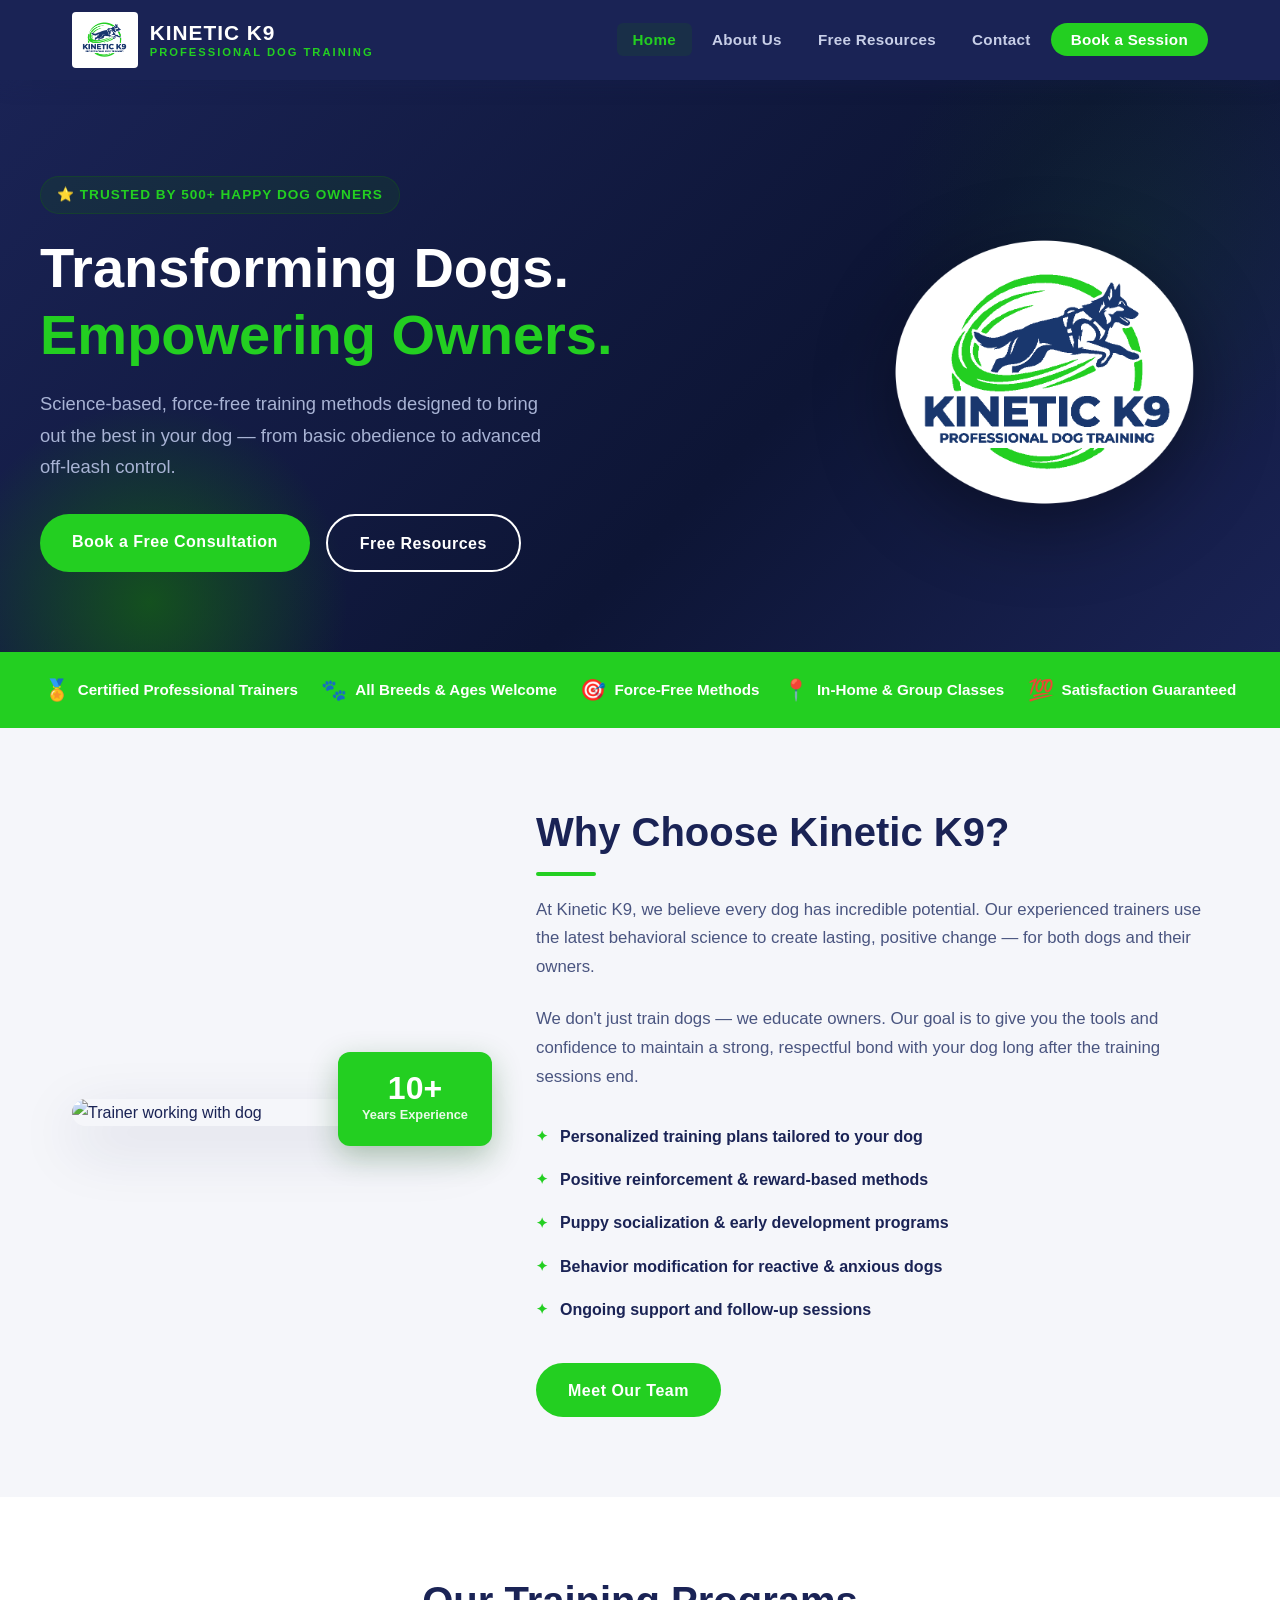
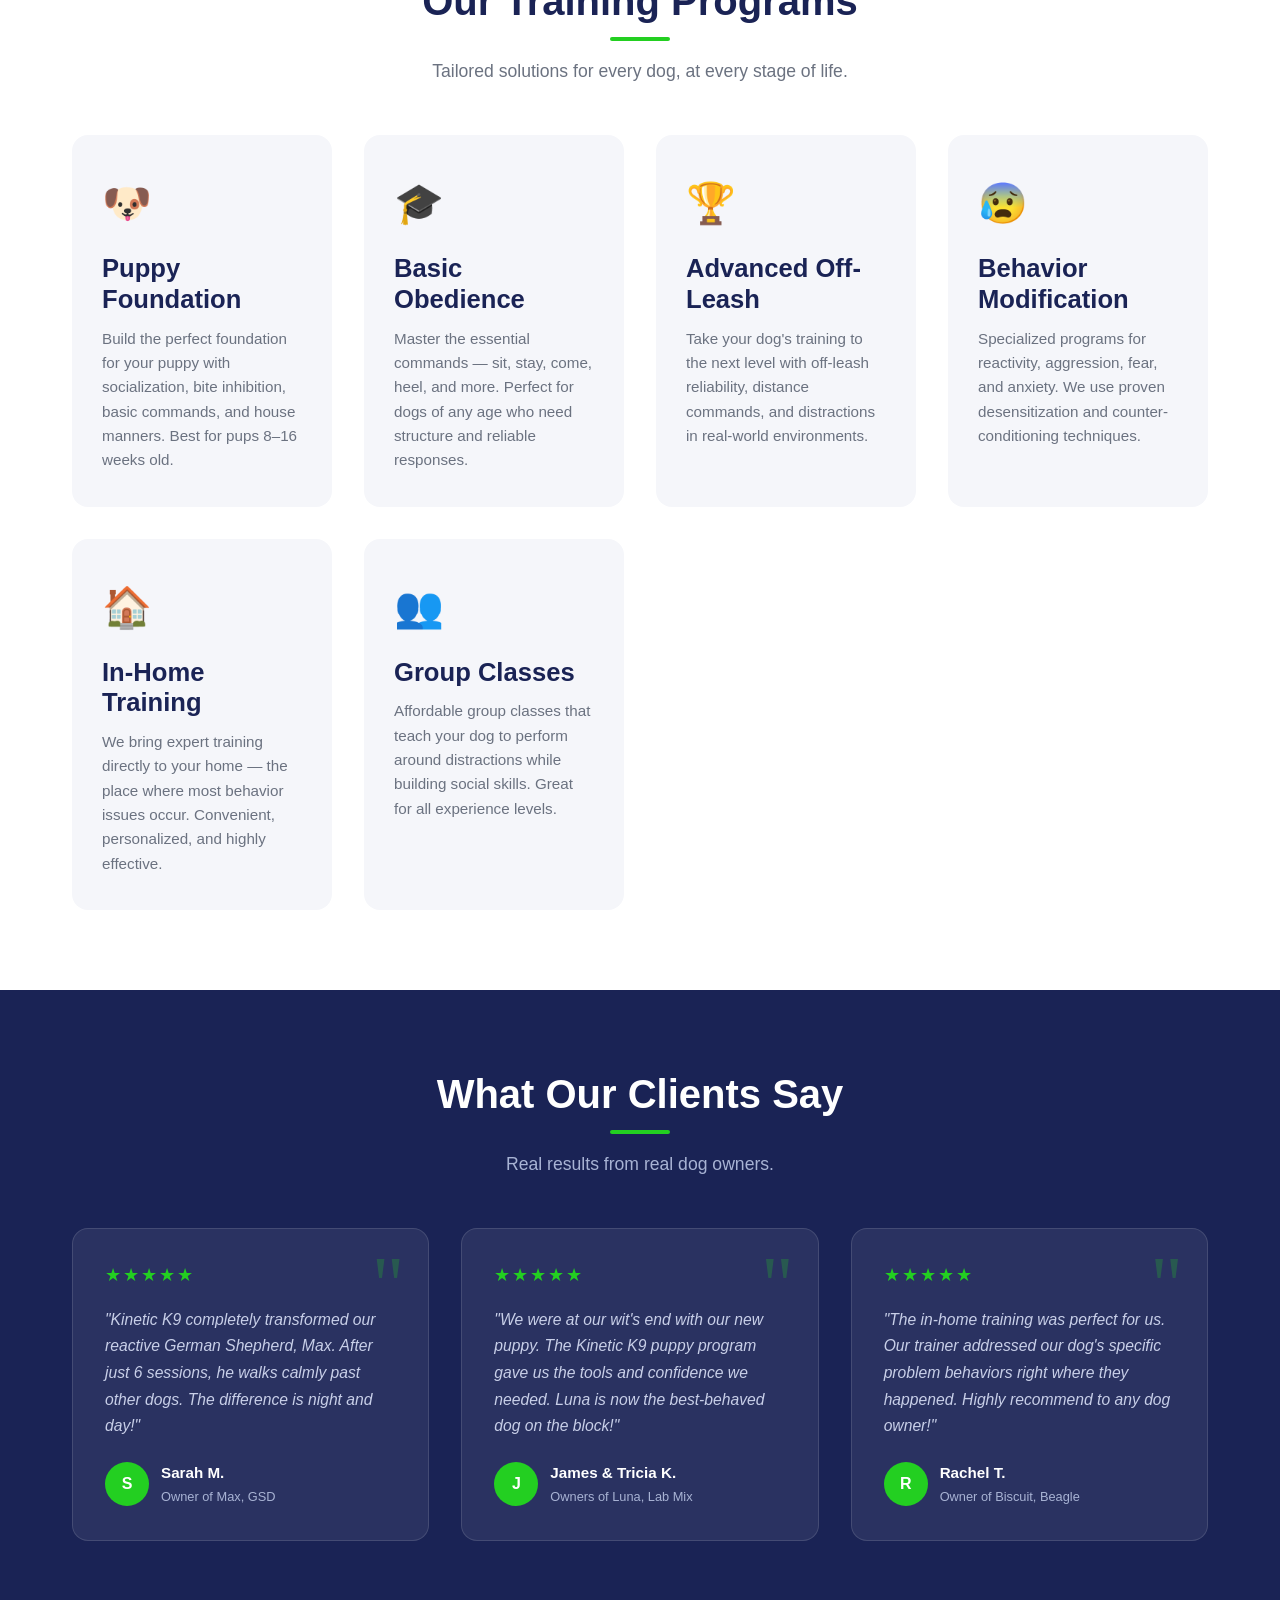
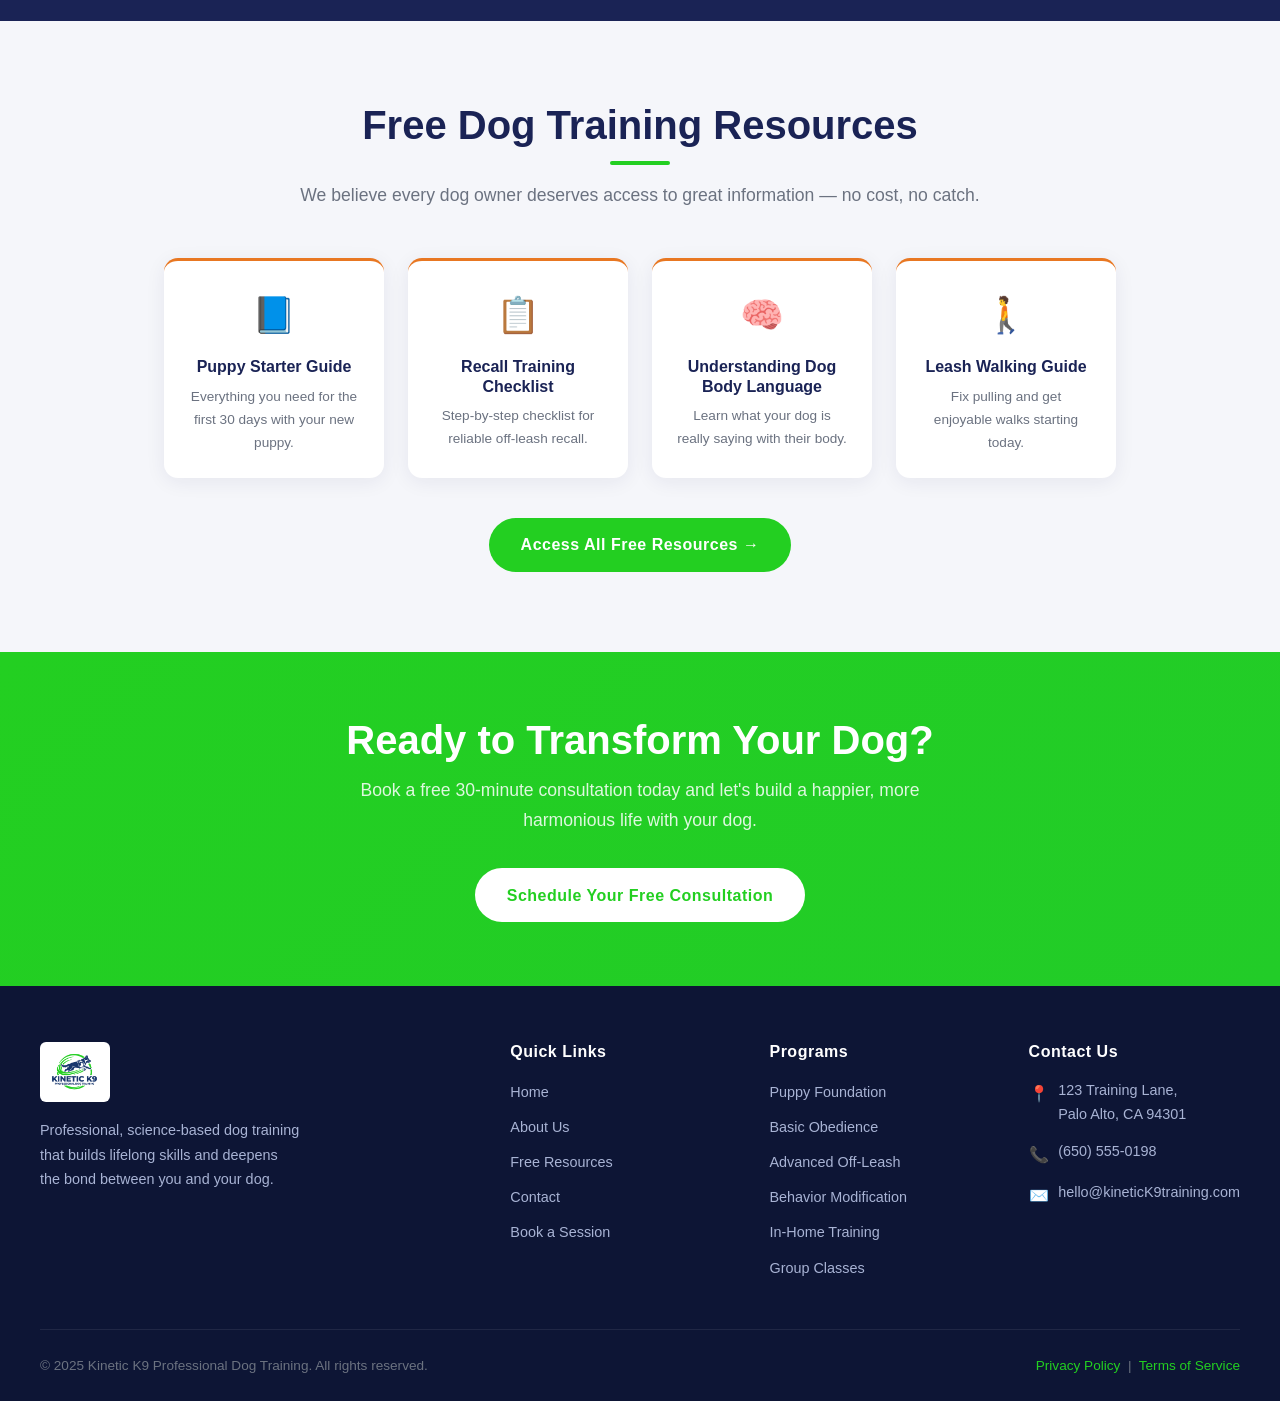
==== commit ad1206bd: "styling update and rewording" ====
--- a/kinetic-k9/index.html
+++ b/kinetic-k9/index.html
@@ -15,7 +15,7 @@
   <nav class="navbar">
     <div class="nav-inner">
       <a href="index.html" class="nav-logo">
-        <img src="Gemini_Generated_Image_6baekq6baekq6bae.png" alt="Kinetic K9 Logo" />
+        <img src="../../KineticK9Logo.png" alt="Kinetic K9 Logo" />
         <div class="nav-logo-text">
           <div class="brand">KINETIC K9</div>
           <div class="tagline">Professional Dog Training</div>
@@ -47,7 +47,7 @@
         </div>
       </div>
       <div class="hero-image">
-        <img src="Gemini_Generated_Image_6baekq6baekq6bae.png" alt="Kinetic K9 Logo" />
+        <img src="../KineticK9Logo.png" alt="Kinetic K9 Logo" />
       </div>
     </div>
   </section>
@@ -233,7 +233,7 @@
   <footer>
     <div class="footer-inner">
       <div class="footer-brand">
-        <img src="Gemini_Generated_Image_6baekq6baekq6bae.png" alt="Kinetic K9 Logo" />
+        <img src="../KineticK9Logo.png" alt="Kinetic K9 Logo" />
         <p>Professional, science-based dog training that builds lifelong skills and deepens the bond between you and your dog.</p>
       </div>
       <div class="footer-col">
--- a/kinetic-k9/styles.css
+++ b/kinetic-k9/styles.css
@@ -3,7 +3,8 @@
    Main Stylesheet
    Color Palette:
    - Navy Blue: #1a2355
-   - Green:    ##23cf21
+   - Green:     #23cf21
+   - Dark green #22CC28
    - Light Gray:#f5f6fa
    - White:     #ffffff
    - Dark Text: #1a2355
@@ -73,7 +74,7 @@
   display: block;
   width: 60px;
   height: 4px;
-  background: #e87722;
+  background: #23cf21;
   border-radius: 2px;
   margin: 0.75rem auto 1rem;
 }
@@ -91,14 +92,14 @@
 }
 
 .btn-primary {
-  background: #e87722;
+  background: #23cf21;
   color: #ffffff;
 }
 
 .btn-primary:hover {
-  background: #cf6510;
+  background:#22CC28;
   transform: translateY(-2px);
-  box-shadow: 0 8px 20px rgba(232, 119, 34, 0.35);
+  box-shadow: 0 8px 20px rgba(20, 94, 22, 0.35);
 }
 
 .btn-secondary {
@@ -115,12 +116,12 @@
 
 .btn-outline {
   background: transparent;
-  color: #e87722;
-  border: 2px solid #e87722;
+  color: #23cf21;
+  border: 2px solid #23cf21;
 }
 
 .btn-outline:hover {
-  background: #e87722;
+  background: #23cf21;
   color: #ffffff;
   transform: translateY(-2px);
 }
@@ -170,7 +171,7 @@
 
 .nav-logo-text .tagline {
   font-size: 0.7rem;
-  color: #e87722;
+  color: #23cf21;
   letter-spacing: 2px;
   font-weight: 600;
   text-transform: uppercase;
@@ -196,22 +197,22 @@
 .nav-links a:hover,
 .nav-links a.active {
   color: #ffffff;
-  background: rgba(232, 119, 34, 0.2);
+  background: rgba(20, 94, 22, 0.2);
 }
 
 .nav-links a.active {
-  color: #e87722;
+  color: #23cf21;
 }
 
 .nav-cta {
-  background: #e87722 !important;
+  background: #23cf21 !important;
   color: #ffffff !important;
   border-radius: 50px !important;
   padding: 0.5rem 1.25rem !important;
 }
 
 .nav-cta:hover {
-  background: #cf6510 !important;
+  background: #22CC28 !important;
 }
 
 /* Hamburger */
@@ -248,7 +249,7 @@
   right: -100px;
   width: 500px;
   height: 500px;
-  background: radial-gradient(circle, rgba(232,119,34,0.15) 0%, transparent 70%);
+  background: radial-gradient(circle, rgba(20, 94, 22, 0.15) 0%, transparent 70%);
   pointer-events: none;
 }
 
@@ -259,7 +260,7 @@
   left: -50px;
   width: 400px;
   height: 400px;
-  background: radial-gradient(circle, rgba(232,119,34,0.08) 0%, transparent 70%);
+  background: radial-gradient(circle, rgba(20, 94, 22, 0.8) 0%, transparent 70%);
   pointer-events: none;
 }
 
@@ -279,9 +280,9 @@
 
 .hero-badge {
   display: inline-block;
-  background: rgba(232,119,34,0.2);
-  color: #e87722;
-  border: 1px solid rgba(232,119,34,0.4);
+  background: rgba(20,94,22,0.2);
+  color: #23cf21;
+  border: 1px solid rgba(20, 94, 22, 0.4);
   padding: 0.4rem 1rem;
   border-radius: 50px;
   font-size: 0.85rem;
@@ -297,7 +298,7 @@
 }
 
 .hero-content h1 span {
-  color: #e87722;
+  color: #23cf21;
 }
 
 .hero-content p {
@@ -333,7 +334,7 @@
 
 /* --- SERVICES STRIP --- */
 .services-strip {
-  background: #e87722;
+  background: #23cf21;
   padding: 1.25rem 2rem;
 }
 
@@ -389,12 +390,12 @@
   position: absolute;
   bottom: -20px;
   right: -20px;
-  background: #e87722;
+  background: #23cf21;
   color: #ffffff;
   padding: 1.25rem 1.5rem;
   border-radius: 12px;
   text-align: center;
-  box-shadow: 0 10px 30px rgba(232,119,34,0.3);
+  box-shadow: 0 10px 30px rgba(20,94,22,0.3);
 }
 
 .about-accent-box .number {
@@ -434,7 +435,7 @@
 
 .features-list li::before {
   content: '✦';
-  color: #e87722;
+  color: #23cf21;
   font-size: 0.85rem;
   flex-shrink: 0;
 }
@@ -470,14 +471,14 @@
   left: 0;
   width: 4px;
   height: 100%;
-  background: #e87722;
+  background: #23cf21;
   transform: scaleY(0);
   transition: transform 0.3s ease;
   transform-origin: bottom;
 }
 
 .program-card:hover {
-  border-color: rgba(232,119,34,0.3);
+  border-color: rgba(20,94,22,0.3);
   transform: translateY(-6px);
   box-shadow: 0 20px 50px rgba(26,35,85,0.1);
 }
@@ -538,14 +539,14 @@
   top: 1rem;
   right: 1.5rem;
   font-size: 5rem;
-  color: #e87722;
+  color: #23cf21;
   opacity: 0.25;
   font-family: Georgia, serif;
   line-height: 1;
 }
 
 .stars {
-  color: #e87722;
+  color: #23cf21;
   font-size: 1.1rem;
   margin-bottom: 1rem;
   letter-spacing: 2px;
@@ -568,7 +569,7 @@
   width: 44px;
   height: 44px;
   border-radius: 50%;
-  background: #e87722;
+  background: #23cf21;
   display: flex;
   align-items: center;
   justify-content: center;
@@ -591,7 +592,7 @@
 
 /* --- CTA BANNER --- */
 .cta-banner {
-  background: linear-gradient(135deg, #e87722, #cf6510);
+  background: linear-gradient(135deg, #23cf21, #22CC28);
   padding: 4rem 2rem;
   text-align: center;
 }
@@ -612,7 +613,7 @@
 
 .cta-banner .btn-white {
   background: #ffffff;
-  color: #e87722;
+  color: #23cf21;
   font-weight: 800;
 }
 
@@ -676,7 +677,7 @@
 }
 
 .footer-col ul li a:hover {
-  color: #e87722;
+  color: #23cf21;
 }
 
 .footer-contact-item {
@@ -688,7 +689,7 @@
   color: #a8b3d4;
 }
 
-.footer-contact-item .icon { color: #e87722; font-size: 1rem; margin-top: 2px; }
+.footer-contact-item .icon { color: #23cf21; font-size: 1rem; margin-top: 2px; }
 
 .footer-bottom {
   max-width: 1200px;
@@ -708,7 +709,7 @@
 }
 
 .footer-bottom a {
-  color: #e87722;
+  color: #23cf21;
 }
 
 /* ============================================
@@ -729,7 +730,7 @@
   right: 10%;
   width: 300px;
   height: 300px;
-  background: radial-gradient(circle, rgba(232,119,34,0.2) 0%, transparent 70%);
+  background: radial-gradient(circle, rgba(20,94,22,0.2) 0%, transparent 70%);
 }
 
 .page-banner h1 {
@@ -758,7 +759,7 @@
   z-index: 1;
 }
 
-.breadcrumb a { color: #e87722; font-weight: 600; }
+.breadcrumb a { color: #23cf21; font-weight: 600; }
 .breadcrumb span { color: #6b7280; }
 .breadcrumb .current { color: #ffffff; }
 
@@ -803,7 +804,7 @@
 .stat-number {
   font-size: 2.2rem;
   font-weight: 900;
-  color: #e87722;
+  color: #23cf21;
   line-height: 1;
 }
 
@@ -891,7 +892,7 @@
 .team-card-body h3 { margin-bottom: 0.25rem; font-size: 1.15rem; }
 
 .team-role {
-  color: #e87722;
+  color: #23cf21;
   font-weight: 700;
   font-size: 0.85rem;
   letter-spacing: 0.5px;
@@ -921,7 +922,7 @@
 
 .cert-badge {
   background: rgba(255,255,255,0.07);
-  border: 1px solid rgba(232,119,34,0.35);
+  border: 1px solid rgba(20,94,22,0.35);
   color: #ffffff;
   padding: 0.85rem 1.75rem;
   border-radius: 50px;
@@ -960,7 +961,7 @@
   display: flex;
   flex-direction: column;
   transition: transform 0.3s, box-shadow 0.3s;
-  border-top: 4px solid #e87722;
+  border-top: 4px solid #23cf21;
 }
 
 .resource-card:hover {
@@ -976,7 +977,7 @@
 }
 
 .resource-icon-wrap {
-  background: rgba(232,119,34,0.12);
+  background: rgba(20,94,22,0.12);
   width: 52px;
   height: 52px;
   border-radius: 12px;
@@ -1026,7 +1027,7 @@
   display: inline-flex;
   align-items: center;
   gap: 0.4rem;
-  background: #e87722;
+  background: #23cf21;
   color: #ffffff;
   padding: 0.6rem 1.25rem;
   border-radius: 50px;
@@ -1036,9 +1037,9 @@
 }
 
 .btn-download:hover {
-  background: #cf6510;
+  background: #22CC28;
   transform: translateY(-2px);
-  box-shadow: 0 6px 16px rgba(232,119,34,0.35);
+  box-shadow: 0 6px 16px rgba(20,94,22,0.35);
 }
 
 .tips-section {
@@ -1058,13 +1059,13 @@
   background: #f5f6fa;
   border-radius: 14px;
   padding: 1.75rem;
-  border-left: 4px solid #e87722;
+  border-left: 4px solid #23cf21;
 }
 
 .tip-number {
   font-size: 2rem;
   font-weight: 900;
-  color: rgba(232,119,34,0.25);
+  color: rgba(20, 94, 22, 0.25);
   line-height: 1;
   margin-bottom: 0.5rem;
 }
@@ -1105,7 +1106,7 @@
 .contact-details li:last-child { border-bottom: none; }
 
 .contact-icon {
-  background: #e87722;
+  background: #23cf21;
   color: #ffffff;
   width: 44px;
   height: 44px;
@@ -1142,7 +1143,7 @@
   color: #1a2355;
   margin-bottom: 1rem;
   padding-bottom: 0.5rem;
-  border-bottom: 2px solid #e87722;
+  border-bottom: 2px solid #23cf21;
 }
 
 .hours-row {
@@ -1154,7 +1155,7 @@
 
 .hours-row .day { color: #4a5580; font-weight: 600; }
 .hours-row .time { color: #1a2355; font-weight: 700; }
-.hours-row .closed { color: #e87722; font-weight: 700; }
+.hours-row .closed { color: #23cf21; font-weight: 700; }
 
 /* Contact Form */
 .contact-form-wrap {
@@ -1210,8 +1211,8 @@
 .form-group input:focus,
 .form-group select:focus,
 .form-group textarea:focus {
-  border-color: #e87722;
-  box-shadow: 0 0 0 3px rgba(232,119,34,0.12);
+  border-color: #23cf21;
+  box-shadow: 0 0 0 3px rgba(20,94,22,0.12);
   background: #ffffff;
 }
 
@@ -1303,7 +1304,7 @@
     background: #1a2355;
     padding: 1rem;
     gap: 0.25rem;
-    border-top: 2px solid #e87722;
+    border-top: 2px solid #23cf21;
   }
   .footer-inner { grid-template-columns: 1fr; gap: 2rem; }
   .stats-row { gap: 1rem; }
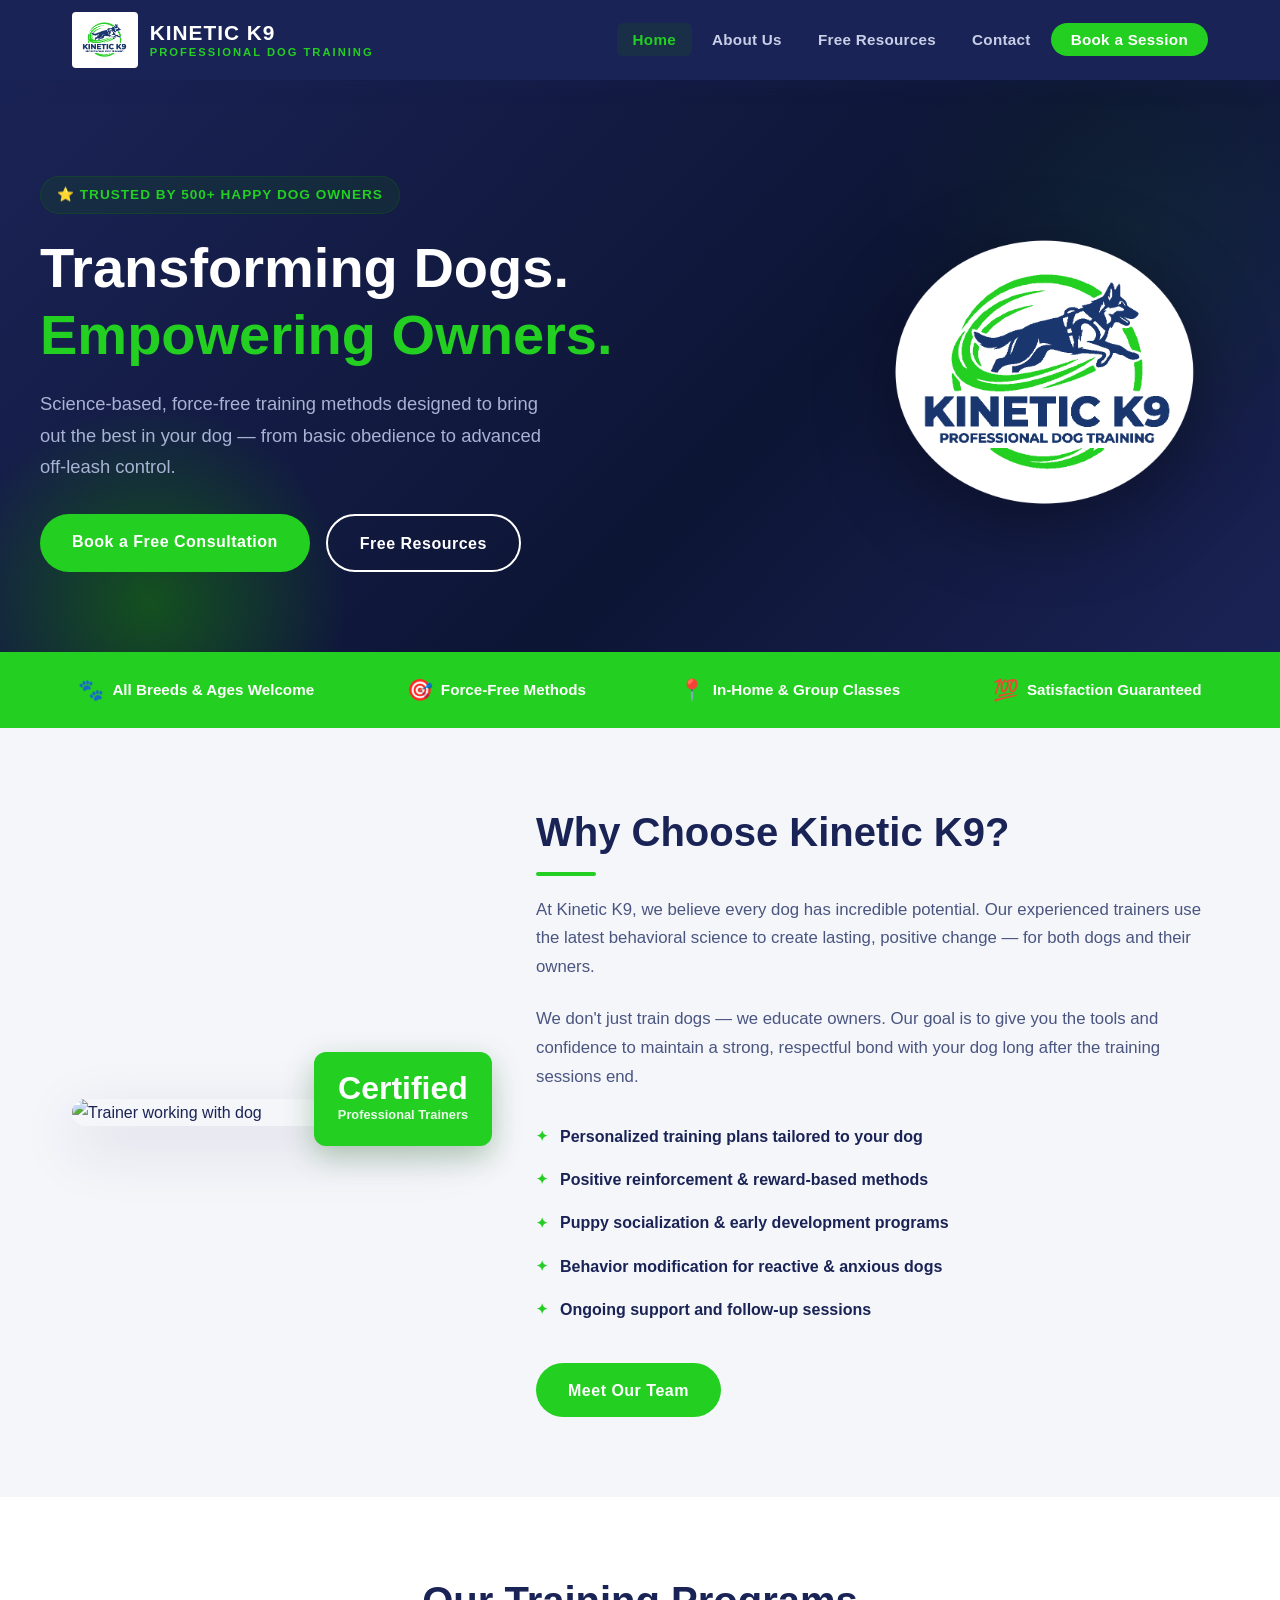
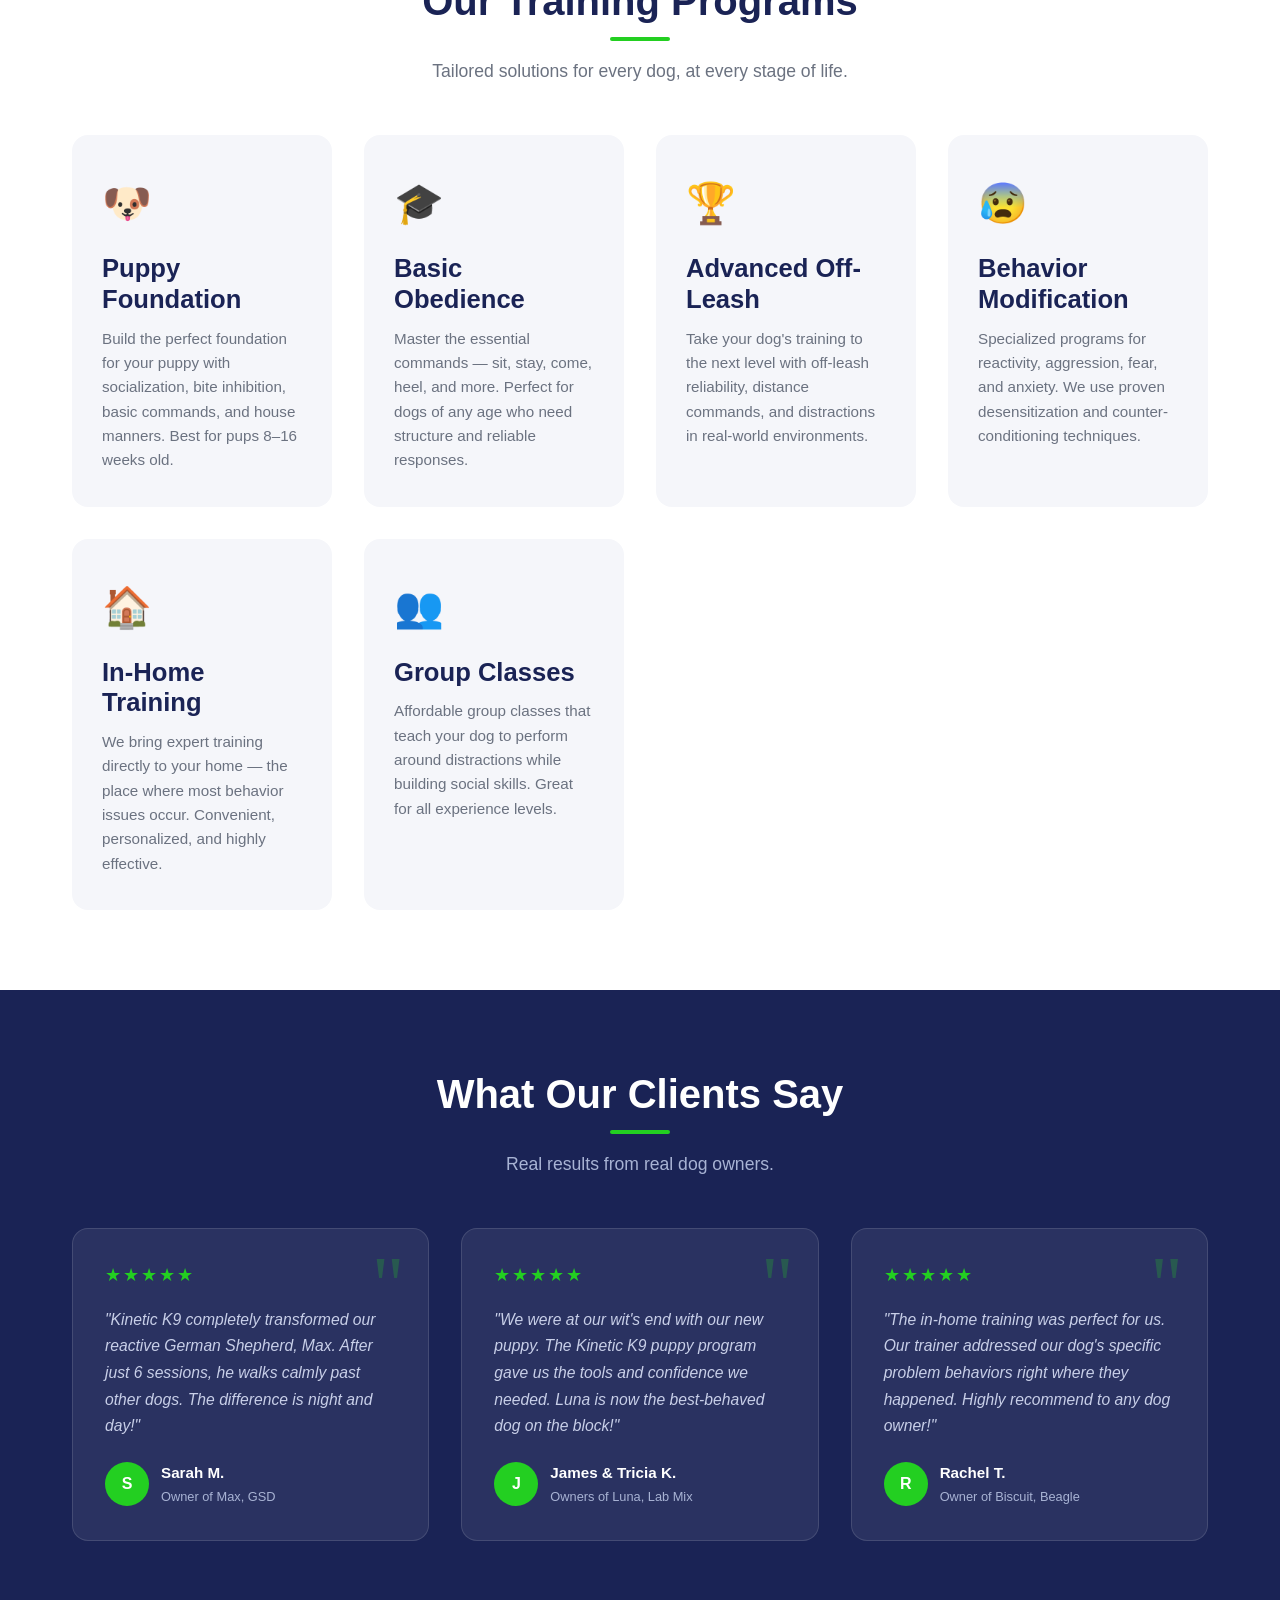
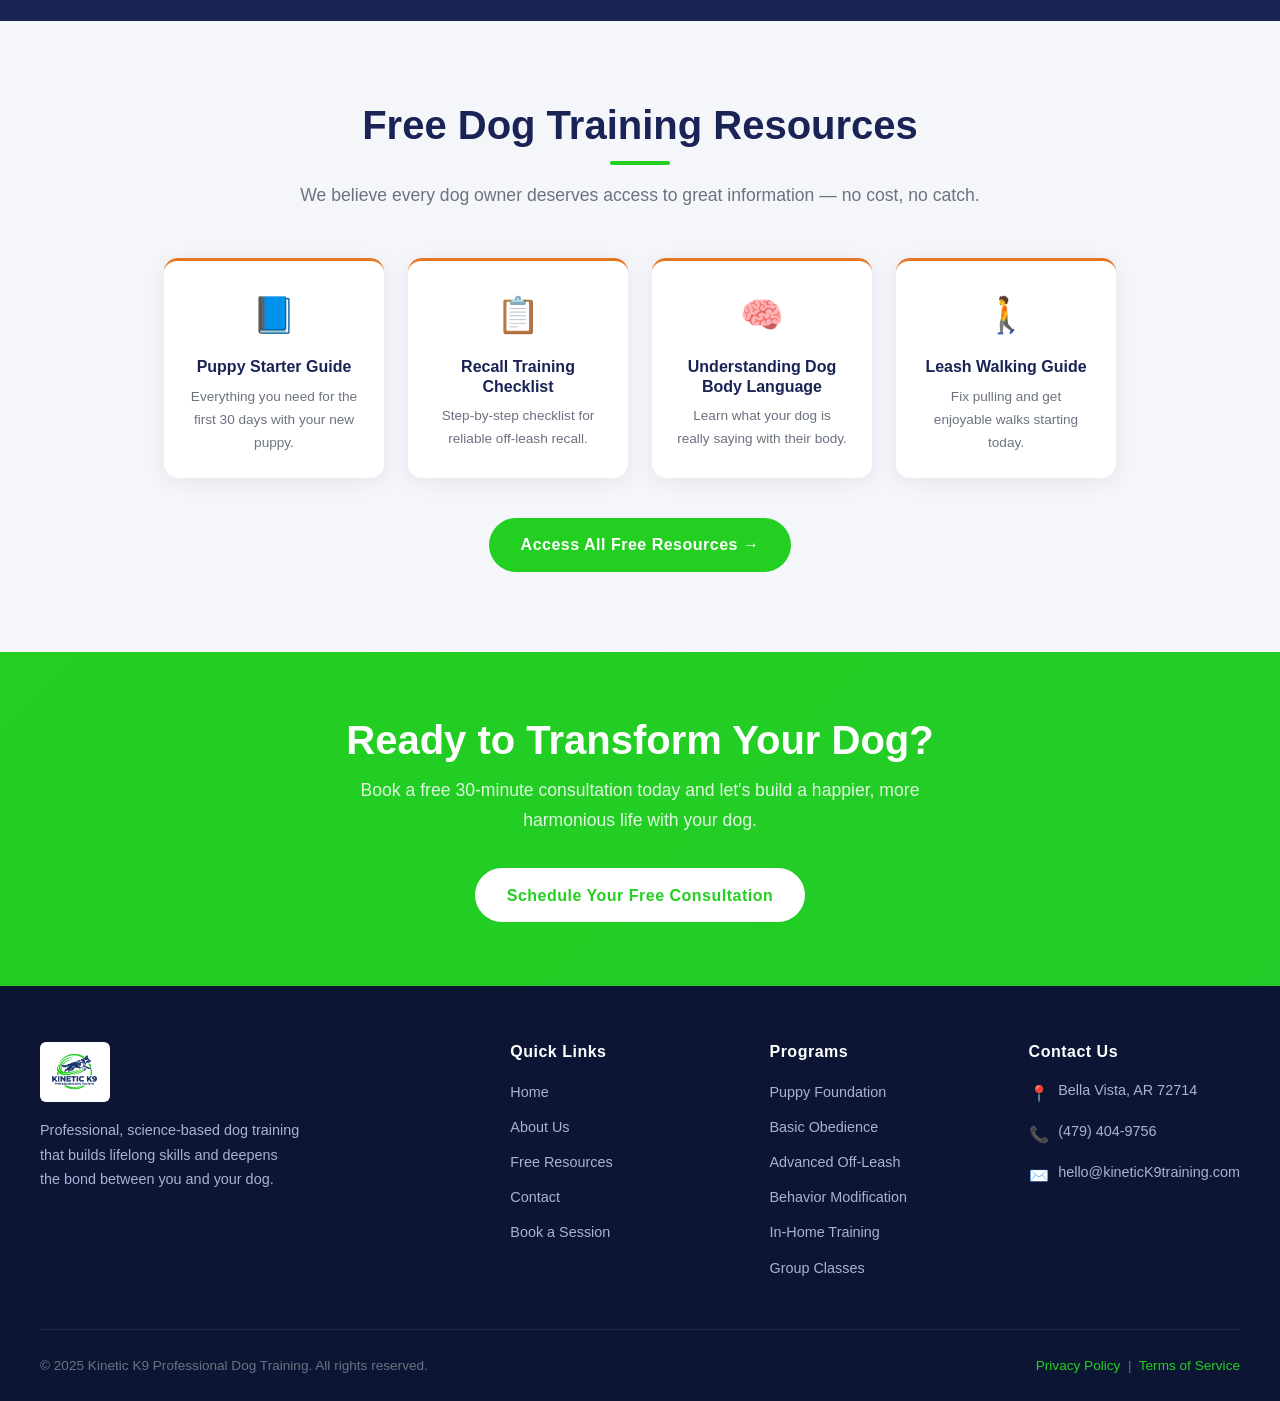
==== commit 2a77782c: "updated contact information on all pages" ====
--- a/kinetic-k9/index.html
+++ b/kinetic-k9/index.html
@@ -55,7 +55,6 @@
   <!-- ===== SERVICES STRIP ===== -->
   <div class="services-strip">
     <div class="services-strip-inner">
-      <div class="strip-item"><span class="icon">🏅</span> Certified Professional Trainers</div>
       <div class="strip-item"><span class="icon">🐾</span> All Breeds & Ages Welcome</div>
       <div class="strip-item"><span class="icon">🎯</span> Force-Free Methods</div>
       <div class="strip-item"><span class="icon">📍</span> In-Home & Group Classes</div>
@@ -69,8 +68,8 @@
       <div class="about-preview-img">
         <img src="https://images.unsplash.com/photo-1587300003388-59208cc962cb?w=700&q=80" alt="Trainer working with dog" />
         <div class="about-accent-box">
-          <div class="number">10+</div>
-          <div class="label">Years Experience</div>
+          <div class="number">Certified</div>
+          <div class="label">Professional Trainers</div>
         </div>
       </div>
       <div class="about-preview-content">
@@ -261,11 +260,11 @@
         <h4>Contact Us</h4>
         <div class="footer-contact-item">
           <span class="icon">📍</span>
-          <span>123 Training Lane,<br>Palo Alto, CA 94301</span>
+          <span>Bella Vista, AR 72714</span>
         </div>
         <div class="footer-contact-item">
           <span class="icon">📞</span>
-          <span>(650) 555-0198</span>
+          <span>(479) 404-9756</span>
         </div>
         <div class="footer-contact-item">
           <span class="icon">✉️</span>
